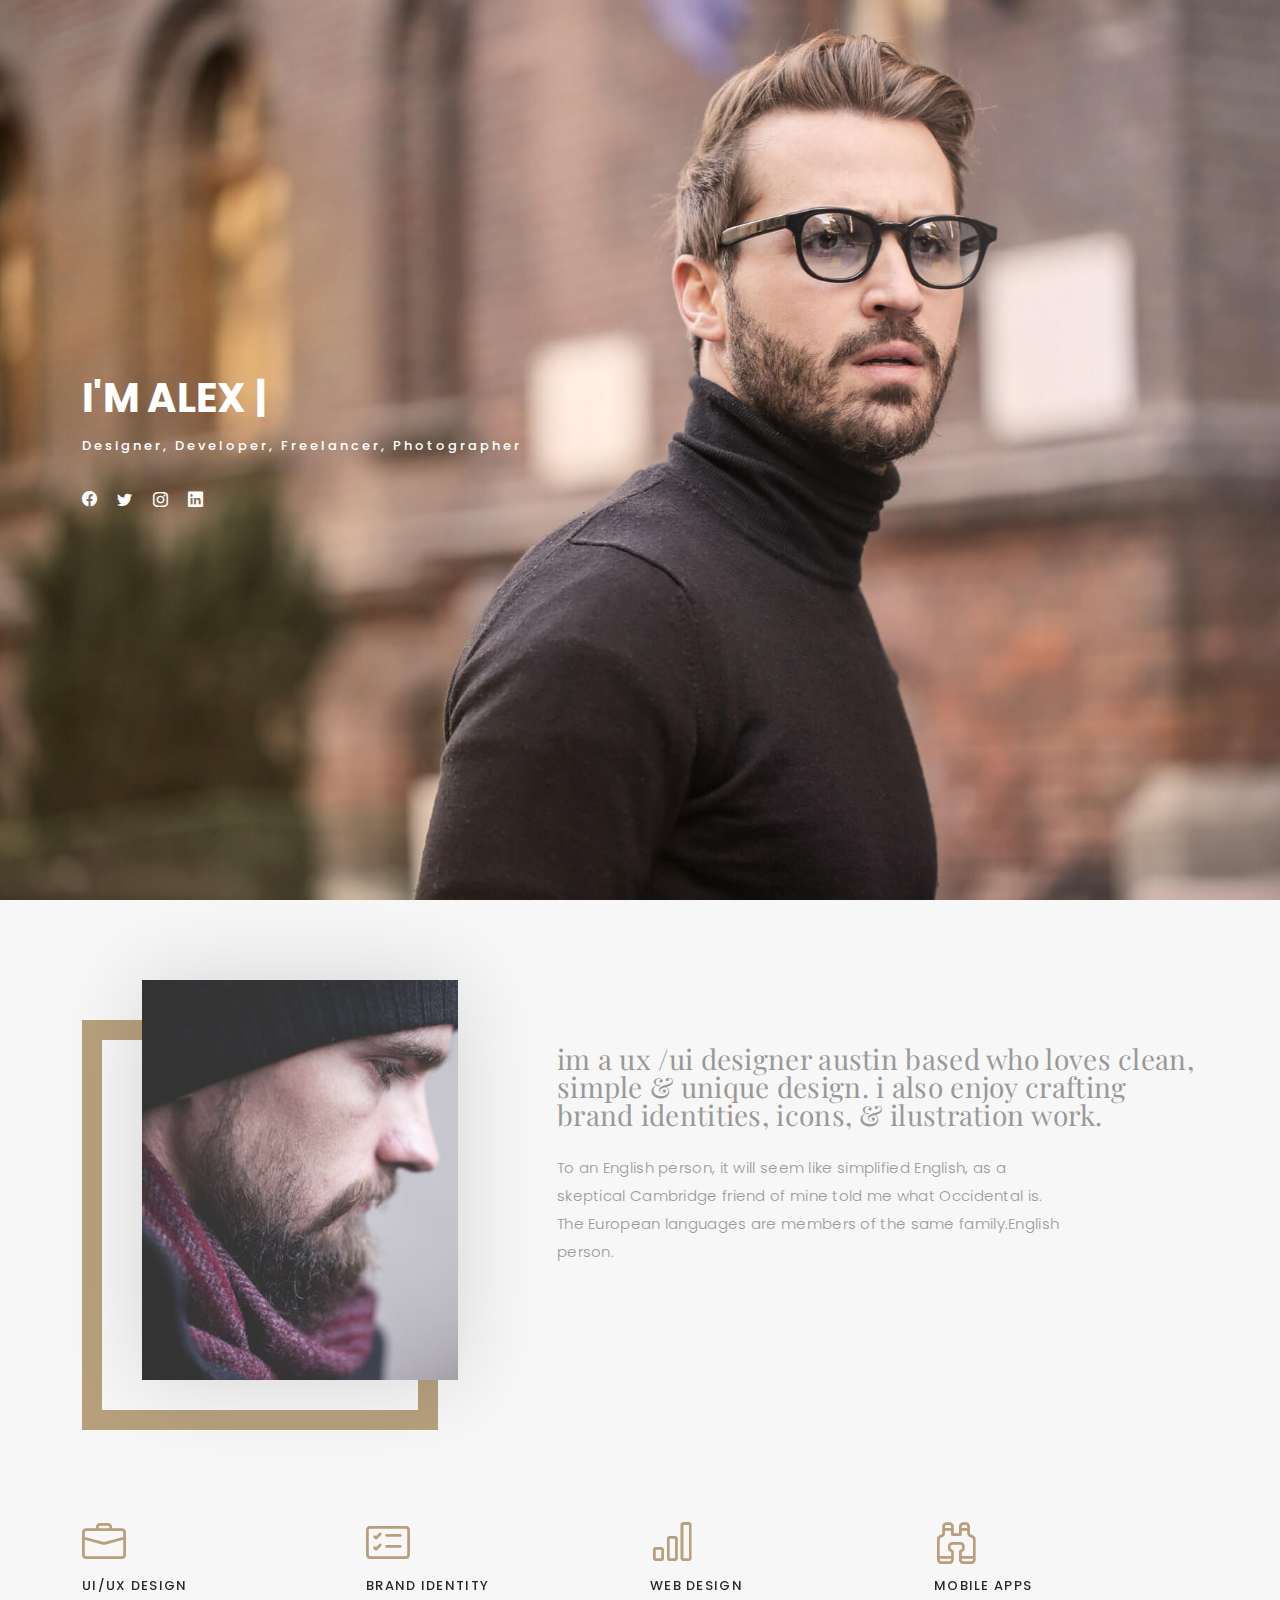
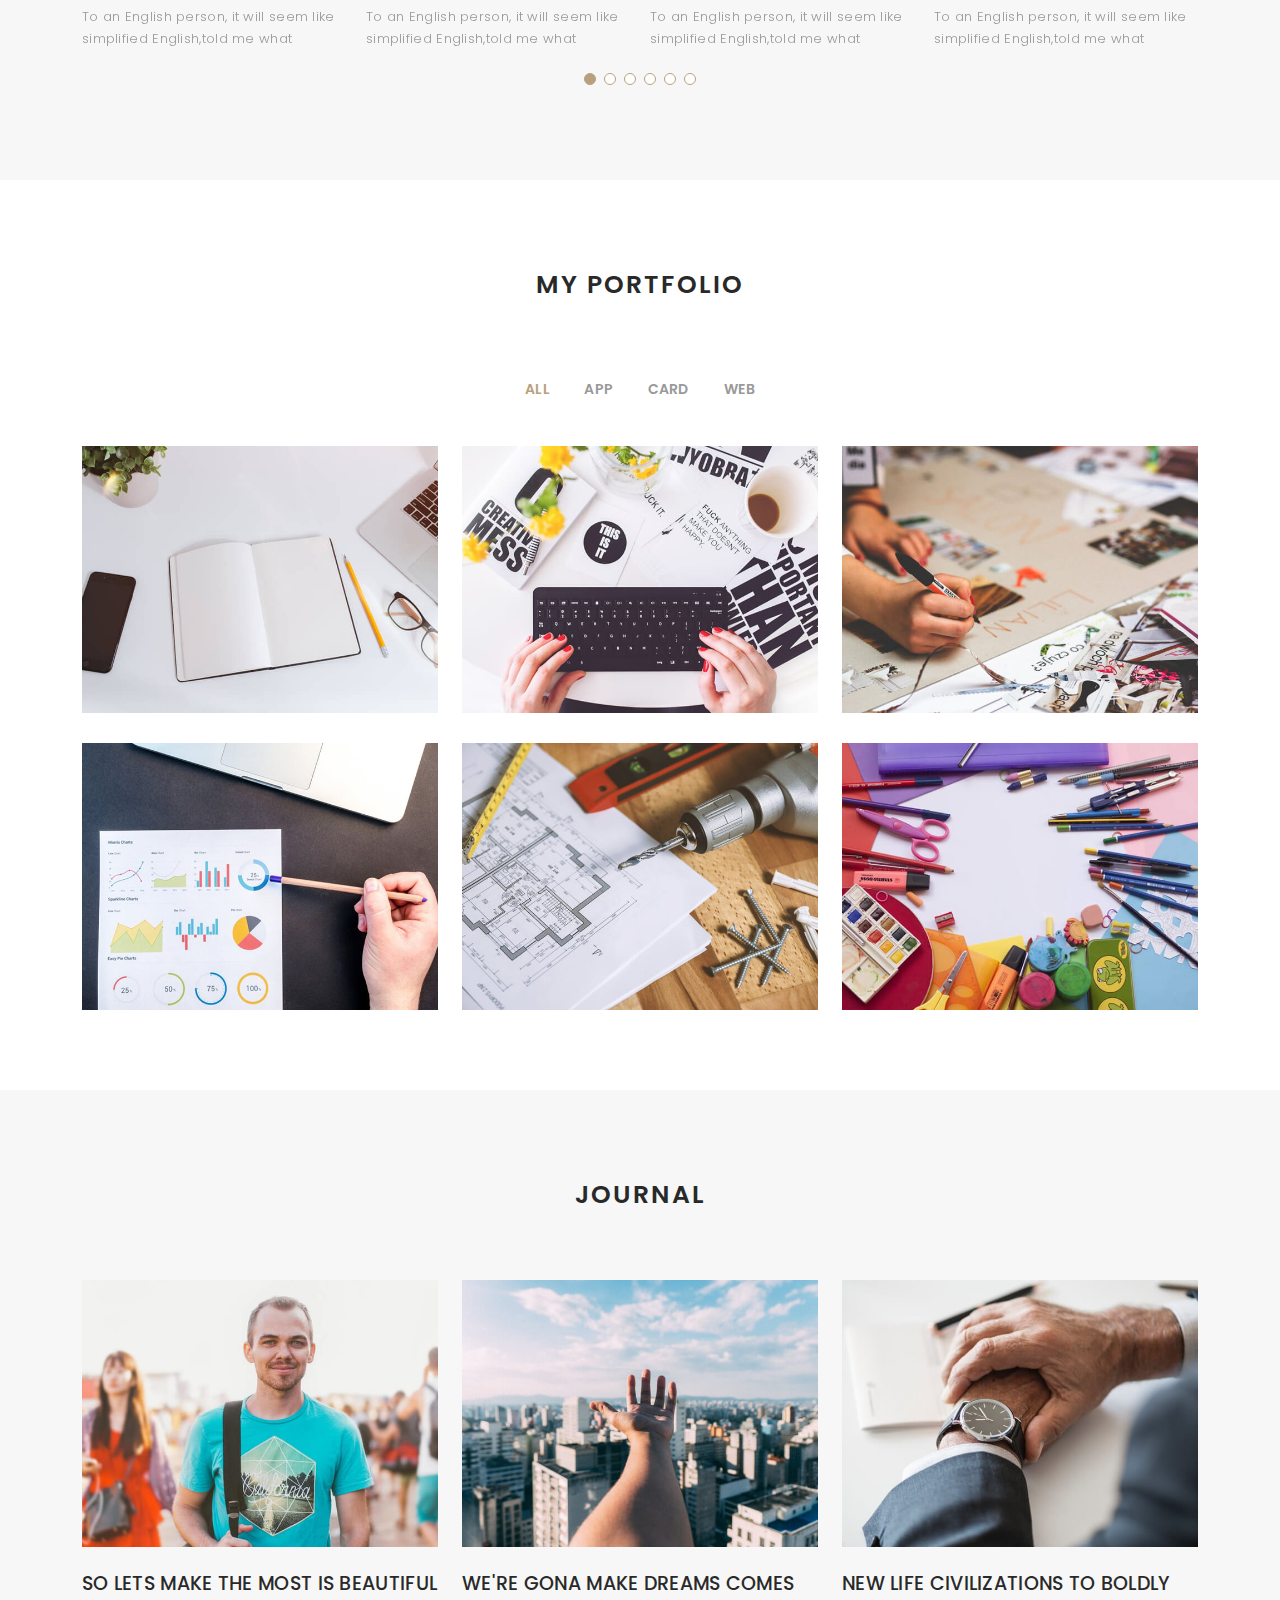
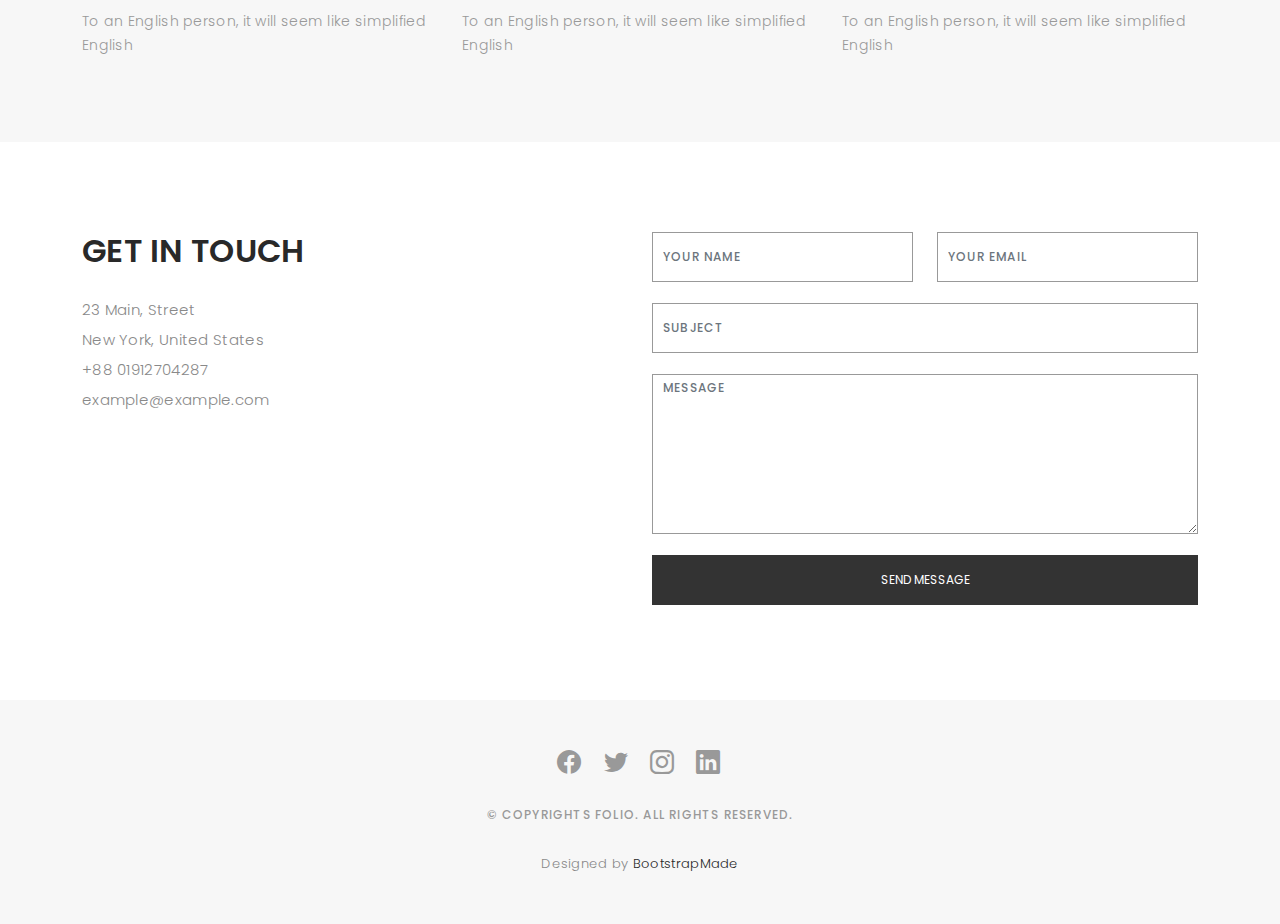
==== index.html @ 5d983abe "Initial" ====
<!DOCTYPE html>
<html lang="en">

<head>
  <meta charset="utf-8">
  <meta content="width=device-width, initial-scale=1.0" name="viewport">

  <title>Folio Bootstrap Template - Index</title>
  <meta content="" name="description">
  <meta content="" name="keywords">

  <!-- Favicons -->
  <link href="assets/img/favicon.png" rel="icon">
  <link href="assets/img/apple-touch-icon.png" rel="apple-touch-icon">

  <!-- Google Fonts -->
  <link href="https://fonts.googleapis.com/css?family=Poppins:300,300i,400,400i,500,500i,600,600i,700,700i|Playfair+Display:400,400i,500,500i,600,600i,700,700i,900,900i" rel="stylesheet">

  <!-- Vendor CSS Files -->
  <link href="assets/vendor/bootstrap/css/bootstrap.min.css" rel="stylesheet">
  <link href="assets/vendor/bootstrap-icons/bootstrap-icons.css" rel="stylesheet">
  <link href="assets/vendor/boxicons/css/boxicons.min.css" rel="stylesheet">
  <link href="assets/vendor/glightbox/css/glightbox.min.css" rel="stylesheet">
  <link href="assets/vendor/swiper/swiper-bundle.min.css" rel="stylesheet">

  <!-- Template Main CSS File -->
  <link href="assets/css/style.css" rel="stylesheet">

  <!-- =======================================================
  * Template Name: Folio - v4.3.0
  * Template URL: https://bootstrapmade.com/folio-bootstrap-portfolio-template/
  * Author: BootstrapMade.com
  * License: https://bootstrapmade.com/license/
  ======================================================== -->
</head>

<body>

  <!-- ======= Header ======= -->
  <header id="header" class="fixed-top ">
    <div class="container d-flex align-items-center justify-content-between">

      <a href="index.html" class="logo"><img src="assets/img/logo.png" alt="" class="img-fluid"></a>
      <!-- Uncomment below if you prefer to use an text logo -->
      <!-- <h1 class="logo"><a href="index.html">Folio</a></h1> -->

      <nav id="navbar" class="navbar">
        <ul>
          <li><a class="nav-link scrollto active" href="#hero">Home</a></li>
          <li><a class="nav-link scrollto" href="#about">About</a></li>
          <li><a class="nav-link  scrollto" href="#portfolio">Portfolio</a></li>
          <li><a class="nav-link  scrollto" href="#journal">Blog</a></li>
          <li class="dropdown"><a href="#"><span>Drop Down</span> <i class="bi bi-chevron-down"></i></a>
            <ul>
              <li><a href="#">Drop Down 1</a></li>
              <li class="dropdown"><a href="#"><span>Deep Drop Down</span> <i class="bi bi-chevron-right"></i></a>
                <ul>
                  <li><a href="#">Deep Drop Down 1</a></li>
                  <li><a href="#">Deep Drop Down 2</a></li>
                  <li><a href="#">Deep Drop Down 3</a></li>
                  <li><a href="#">Deep Drop Down 4</a></li>
                  <li><a href="#">Deep Drop Down 5</a></li>
                </ul>
              </li>
              <li><a href="#">Drop Down 2</a></li>
              <li><a href="#">Drop Down 3</a></li>
              <li><a href="#">Drop Down 4</a></li>
            </ul>
          </li>
          <li><a class="nav-link scrollto" href="#contact">Contact</a></li>
        </ul>
        <i class="bi bi-list mobile-nav-toggle"></i>
      </nav><!-- .navbar -->

    </div>
  </header><!-- End Header -->

  <!-- ======= Hero Section ======= -->
  <div id="hero" class="home">

    <div class="container">
      <div class="hero-content">
        <h1>I'm <span class="typed" data-typed-items="Alex Smith, Designer, Developer, Freelancer, Photographer"></span></h1>
        <p>Designer, Developer, Freelancer, Photographer</p>

        <ul class="list-unstyled list-social">
          <li><a href="#"><i class="bi bi-facebook"></i></a></li>
          <li><a href="#"><i class="bi bi-twitter"></i></a></li>
          <li><a href="#"><i class="bi bi-instagram"></i></a></li>
          <li><a href="#"><i class="bi bi-linkedin"></i></a></li>
        </ul>
      </div>
    </div>
  </div><!-- End Hero -->

  <main id="main">

    <!-- ======= About Section ======= -->
    <div id="about" class="paddsection">
      <div class="container">
        <div class="row justify-content-between">

          <div class="col-lg-4 ">
            <div class="div-img-bg">
              <div class="about-img">
                <img src="assets/img/me.jpg" class="img-responsive" alt="me">
              </div>
            </div>
          </div>

          <div class="col-lg-7">
            <div class="about-descr">

              <p class="p-heading">im a ux /ui designer austin based who loves clean, simple & unique design. i also enjoy crafting brand identities, icons, & ilustration work. </p>
              <p class="separator">To an English person, it will seem like simplified English, as a skeptical Cambridge friend of mine told me what Occidental is. The European languages are members of the same family.English person.</p>

            </div>

          </div>
        </div>
      </div>
    </div><!-- End About Section -->

    <!-- ======= Services Section ======= -->
    <div id="services">
      <div class="container">

        <div class="services-slider swiper-container" data-aos="fade-up" data-aos-delay="100">
          <div class="swiper-wrapper">

            <div class="swiper-slide">
              <div class="services-block">
                <i class="bi bi-briefcase"></i>
                <span>UI/UX DESIGN</span>
                <p class="separator">To an English person, it will seem like simplified English,told me what </p>
              </div>
            </div><!-- End testimonial item -->

            <div class="swiper-slide">
              <div class="services-block">
                <i class="bi bi-card-checklist"></i>
                <span>BRAND IDENTITY</span>
                <p class="separator">To an English person, it will seem like simplified English,told me what </p>
              </div>
            </div><!-- End testimonial item -->

            <div class="swiper-slide">
              <div class="services-block">
                <i class="bi bi-bar-chart"></i>
                <span>WEB DESIGN</span>
                <p class="separator">To an English person, it will seem like simplified English,told me what </p>
              </div>
            </div><!-- End testimonial item -->

            <div class="swiper-slide">
              <div class="services-block">
                <i class="bi bi-binoculars"></i>
                <span>MOBILE APPS</span>
                <p class="separator">To an English person, it will seem like simplified English,told me what </p>
              </div>
            </div><!-- End testimonial item -->

            <div class="swiper-slide">
              <div class="services-block">
                <i class="bi bi-brightness-high"></i>
                <span>Analytics</span>
                <p class="separator">To an English person, it will seem like simplified English,told me what </p>
              </div>
            </div><!-- End testimonial item -->

            <div class="swiper-slide">
              <div class="services-block">
                <i class="bi bi-calendar4-week"></i>
                <span>PHOTOGRAPHY</span>
                <p class="separator">To an English person, it will seem like simplified English,told me what </p>
              </div>
            </div><!-- End testimonial item -->

          </div>
          <div class="swiper-pagination"></div>
        </div>

      </div>

    </div><!-- End Services Section -->

    <!-- ======= Portfolio Section ======= -->
    <div id="portfolio" class="paddsection">

      <div class="container">
        <div class="section-title text-center">
          <h2>My Portfolio</h2>
        </div>
      </div>

      <div class="container">

        <div class="row">
          <div class="col-lg-12 d-flex justify-content-center">
            <ul id="portfolio-flters">
              <li data-filter="*" class="filter-active">All</li>
              <li data-filter=".filter-app">App</li>
              <li data-filter=".filter-card">Card</li>
              <li data-filter=".filter-web">Web</li>
            </ul>
          </div>
        </div>

        <div class="row portfolio-container">

          <div class="col-lg-4 col-md-6 portfolio-item filter-app">
            <img src="assets/img/portfolio/portfolio-1.jpg" class="img-fluid" alt="">
            <div class="portfolio-info">
              <h4>App 1</h4>
              <p>App</p>
              <a href="assets/img/portfolio/portfolio-1.jpg" data-gallery="portfolioGallery" class="portfolio-lightbox preview-link" title="App 1"><i class="bx bx-plus"></i></a>
              <a href="portfolio-details.html" class="details-link" title="More Details"><i class="bx bx-link"></i></a>
            </div>
          </div>

          <div class="col-lg-4 col-md-6 portfolio-item filter-web">
            <img src="assets/img/portfolio/portfolio-2.jpg" class="img-fluid" alt="">
            <div class="portfolio-info">
              <h4>Web 3</h4>
              <p>Web</p>
              <a href="assets/img/portfolio/portfolio-2.jpg" data-gallery="portfolioGallery" class="portfolio-lightbox preview-link" title="Web 3"><i class="bx bx-plus"></i></a>
              <a href="portfolio-details.html" class="details-link" title="More Details"><i class="bx bx-link"></i></a>
            </div>
          </div>

          <div class="col-lg-4 col-md-6 portfolio-item filter-app">
            <img src="assets/img/portfolio/portfolio-3.jpg" class="img-fluid" alt="">
            <div class="portfolio-info">
              <h4>App 2</h4>
              <p>App</p>
              <a href="assets/img/portfolio/portfolio-3.jpg" data-gallery="portfolioGallery" class="portfolio-lightbox preview-link" title="App 2"><i class="bx bx-plus"></i></a>
              <a href="portfolio-details.html" class="details-link" title="More Details"><i class="bx bx-link"></i></a>
            </div>
          </div>

          <div class="col-lg-4 col-md-6 portfolio-item filter-card">
            <img src="assets/img/portfolio/portfolio-4.jpg" class="img-fluid" alt="">
            <div class="portfolio-info">
              <h4>Card 2</h4>
              <p>Card</p>
              <a href="assets/img/portfolio/portfolio-4.jpg" data-gallery="portfolioGallery" class="portfolio-lightbox preview-link" title="Card 2"><i class="bx bx-plus"></i></a>
              <a href="portfolio-details.html" class="details-link" title="More Details"><i class="bx bx-link"></i></a>
            </div>
          </div>

          <div class="col-lg-4 col-md-6 portfolio-item filter-web">
            <img src="assets/img/portfolio/portfolio-5.jpg" class="img-fluid" alt="">
            <div class="portfolio-info">
              <h4>Web 2</h4>
              <p>Web</p>
              <a href="assets/img/portfolio/portfolio-5.jpg" data-gallery="portfolioGallery" class="portfolio-lightbox preview-link" title="Web 2"><i class="bx bx-plus"></i></a>
              <a href="portfolio-details.html" class="details-link" title="More Details"><i class="bx bx-link"></i></a>
            </div>
          </div>

          <div class="col-lg-4 col-md-6 portfolio-item filter-app">
            <img src="assets/img/portfolio/portfolio-6.jpg" class="img-fluid" alt="">
            <div class="portfolio-info">
              <h4>App 3</h4>
              <p>App</p>
              <a href="assets/img/portfolio/portfolio-6.jpg" data-gallery="portfolioGallery" class="portfolio-lightbox preview-link" title="App 3"><i class="bx bx-plus"></i></a>
              <a href="portfolio-details.html" class="details-link" title="More Details"><i class="bx bx-link"></i></a>
            </div>
          </div>

        </div>

      </div>

    </div><!-- End Portfolio Section -->

    <!-- ======= Journal Section ======= -->
    <div id="journal" class="text-left paddsection">

      <div class="container">
        <div class="section-title text-center">
          <h2>journal</h2>
        </div>
      </div>

      <div class="container">
        <div class="journal-block">
          <div class="row">

            <div class="col-lg-4 col-md-6">
              <div class="journal-info">

                <a href="blog-single.html"><img src="assets/img/blog-post-1.jpg" class="img-responsive" alt="img"></a>

                <div class="journal-txt">

                  <h4><a href="blog-single.html">SO LETS MAKE THE MOST IS BEAUTIFUL</a></h4>
                  <p class="separator">To an English person, it will seem like simplified English
                  </p>

                </div>

              </div>
            </div>

            <div class="col-lg-4 col-md-6">
              <div class="journal-info">

                <a href="blog-single.html"><img src="assets/img/blog-post-2.jpg" class="img-responsive" alt="img"></a>

                <div class="journal-txt">

                  <h4><a href="blog-single.html">WE'RE GONA MAKE DREAMS COMES</a></h4>
                  <p class="separator">To an English person, it will seem like simplified English
                  </p>

                </div>

              </div>
            </div>

            <div class="col-lg-4 col-md-6">
              <div class="journal-info">

                <a href="blog-single.html"><img src="assets/img/blog-post-3.jpg" class="img-responsive" alt="img"></a>

                <div class="journal-txt">

                  <h4><a href="blog-single.html">NEW LIFE CIVILIZATIONS TO BOLDLY</a></h4>
                  <p class="separator">To an English person, it will seem like simplified English
                  </p>

                </div>

              </div>
            </div>

          </div>
        </div>
      </div>

    </div><!-- End Journal Section -->

    <!-- ======= Contact Section ======= -->
    <div id="contact" class="paddsection">
      <div class="container">
        <div class="contact-block1">
          <div class="row">

            <div class="col-lg-6">
              <div class="contact-contact">

                <h2 class="mb-30">GET IN TOUCH</h2>

                <ul class="contact-details">
                  <li><span>23 Main, Street</span></li>
                  <li><span>New York, United States</span></li>
                  <li><span>+88 01912704287</span></li>
                  <li><span>example@example.com</span></li>
                </ul>

              </div>
            </div>

            <div class="col-lg-6">
              <form action="forms/contact.php" method="post" role="form" class="php-email-form">
                <div class="row gy-3">

                  <div class="col-lg-6">
                    <div class="form-group contact-block1">
                      <input type="text" name="name" class="form-control" id="name" placeholder="Your Name" required>
                    </div>
                  </div>

                  <div class="col-lg-6">
                    <div class="form-group">
                      <input type="email" class="form-control" name="email" id="email" placeholder="Your Email" required>
                    </div>
                  </div>

                  <div class="col-lg-12">
                    <div class="form-group">
                      <input type="text" class="form-control" name="subject" id="subject" placeholder="Subject" required>
                    </div>
                  </div>

                  <div class="col-lg-12">
                    <div class="form-group">
                      <textarea class="form-control" name="message" placeholder="Message" required></textarea>
                    </div>
                  </div>

                  <div class="col-lg-12">
                    <div class="loading">Loading</div>
                    <div class="error-message"></div>
                    <div class="sent-message">Your message has been sent. Thank you!</div>
                  </div>

                  <div class="mt-0">
                    <input type="submit" class="btn btn-defeault btn-send" value="Send message">
                  </div>

                </div>
              </form>
            </div>
          </div>
        </div>
      </div>
    </div><!-- End Contact Section -->

  </main><!-- End #main -->

  <!-- ======= Footer ======= -->
  <div id="footer" class="text-center">
    <div class="container">
      <div class="socials-media text-center">

        <ul class="list-unstyled">
          <li><a href="#"><i class="bi bi-facebook"></i></a></li>
          <li><a href="#"><i class="bi bi-twitter"></i></a></li>
          <li><a href="#"><i class="bi bi-instagram"></i></a></li>
          <li><a href="#"><i class="bi bi-linkedin"></i></a></li>
        </ul>

      </div>

      <p>&copy; Copyrights Folio. All rights reserved.</p>

      <div class="credits">
        <!--
        All the links in the footer should remain intact.
        You can delete the links only if you purchased the pro version.
        Licensing information: https://bootstrapmade.com/license/
        Purchase the pro version with working PHP/AJAX contact form: https://bootstrapmade.com/buy/?theme=Folio
      -->
        Designed by <a href="https://bootstrapmade.com/">BootstrapMade</a>
      </div>

    </div>
  </div><!-- End Footer -->

  <a href="#" class="back-to-top d-flex align-items-center justify-content-center"><i class="bi bi-arrow-up-short"></i></a>

  <!-- Vendor JS Files -->
  <script src="assets/vendor/bootstrap/js/bootstrap.bundle.min.js"></script>
  <script src="assets/vendor/glightbox/js/glightbox.min.js"></script>
  <script src="assets/vendor/isotope-layout/isotope.pkgd.min.js"></script>
  <script src="assets/vendor/php-email-form/validate.js"></script>
  <script src="assets/vendor/swiper/swiper-bundle.min.js"></script>
  <script src="assets/vendor/typed.js/typed.min.js"></script>

  <!-- Template Main JS File -->
  <script src="assets/js/main.js"></script>

</body>

</html>
---- assets/css/style.css ----
/**
* Template Name: Folio - v4.3.0
* Template URL: https://bootstrapmade.com/folio-bootstrap-portfolio-template/
* Author: BootstrapMade.com
* License: https://bootstrapmade.com/license/
*/

/*--------------------------------------------------------------
# General
--------------------------------------------------------------*/
body {
  background: #ffffff;
  color: #898989;
  font-family: 'Poppins', helvetica;
  font-size: 15px;
  font-weight: 300;
  line-height: 20px;
  letter-spacing: 0.02em;
  overflow-x: hidden;
  margin: 0 auto;
  padding: 0;
  box-sizing: border-box;
}

h1, h2, h3, h4, h5, h6 {
  margin: 0;
}

h2 {
  color: #292929;
  font-weight: 600;
}

h4 {
  color: #292929;
  font-size: 14px;
  font-weight: 600;
}

a {
  color: #292929;
  text-decoration: none !important;
  transition: all 0.5s ease-in-out 0s;
}

a:hover {
  transition: all 0.5s ease-in-out 0s;
}

p {
  margin: 25px 0;
  padding: 0;
  font-size: 15px;
  color: #999999;
  line-height: 28px;
}

::-moz-selection {
  background: #b8a07e;
  color: #fff;
}

::selection {
  background: #b8a07e;
  color: #fff;
}

.btn {
  background: #333;
  border: medium none;
  border-radius: 0;
  color: #fff;
  font-size: 12px;
  height: 50px;
  line-height: 50px;
  padding: 0 30px;
  text-transform: uppercase;
}

.btn:hover, .btn:focus {
  color: #fff;
}

.padDiv {
  padding: 30px 20px;
}

.section-title {
  margin-bottom: 70px;
}

.section-title h2 {
  font-size: 25px;
  letter-spacing: 2px;
  text-transform: uppercase;
}

.form-control {
  background-color: transparent;
  border: 1px solid #999;
  border-radius: 0;
  color: #999999;
  font-size: 12px;
  font-weight: 500;
  height: 50px;
  letter-spacing: 0.1em;
  padding-left: 10px;
  margin: 0 0 25px 0;
  line-height: 14px;
  text-transform: uppercase;
}

.form-control:focus {
  box-shadow: none;
  outline: 0 none;
}

.paddsection {
  padding-top: 90px;
  padding-bottom: 90px;
}

.paddsections {
  padding-top: 90px;
  padding-bottom: 90px !important;
}

.hvr-shutter-in-horizontal::before {
  background: #333;
}

.hvr-shutter-in-horizontal:hover {
  background: #b8a07e;
}

.mb-30 {
  margin-bottom: 30px;
}

.main-content {
  padding-top: 140px;
}

/*--------------------------------------------------------------
# Back to top button
--------------------------------------------------------------*/
.back-to-top {
  position: fixed;
  visibility: hidden;
  opacity: 0;
  right: 15px;
  bottom: 15px;
  z-index: 996;
  background: #b8a07e;
  width: 40px;
  height: 40px;
  border-radius: 4px;
  transition: all 0.4s;
}

.back-to-top i {
  font-size: 28px;
  color: #fff;
  line-height: 0;
}

.back-to-top:hover {
  background: #c6b398;
  color: #fff;
}

.back-to-top.active {
  visibility: visible;
  opacity: 1;
}

/*--------------------------------------------------------------
# Header
--------------------------------------------------------------*/
#header {
  transition: all 0.5s;
  z-index: 997;
  padding: 15px 0;
  background-color: #fff;
  top: -100%;
  box-shadow: 0px 2px 25px rgba(0, 0, 0, 0.08);
}

#header.header-scrolled, #header.header-inner-pages {
  top: 0;
}

#header .logo {
  font-size: 30px;
  margin: 0;
  padding: 0;
  line-height: 1;
  font-weight: 600;
  letter-spacing: 1px;
  font-family: "Playfair Display", sans-serif;
  font-style: italic;
}

#header .logo a {
  color: #898989;
}

#header .logo img {
  max-height: 40px;
}

@media (max-width: 992px) {
  #header {
    border: 0;
  }
}

/*--------------------------------------------------------------
# Navigation Menu
--------------------------------------------------------------*/
/**
* Desktop Navigation 
*/
.navbar {
  padding: 0;
}

.navbar ul {
  margin: 0;
  padding: 0;
  display: flex;
  list-style: none;
  align-items: center;
}

.navbar li {
  position: relative;
}

.navbar a, .navbar a:focus {
  display: flex;
  align-items: center;
  justify-content: space-between;
  padding: 10px 0 10px 30px;
  font-family: "Poppins", sans-serif;
  font-size: 14px;
  font-weight: 500;
  color: #7e7d7d;
  white-space: nowrap;
  transition: 0.3s;
}

.navbar a i, .navbar a:focus i {
  font-size: 12px;
  line-height: 0;
  margin-left: 5px;
}

.navbar a:hover, .navbar .active, .navbar .active:focus, .navbar li:hover > a {
  color: #b8a07e;
}

.navbar .dropdown ul {
  display: block;
  position: absolute;
  left: 30px;
  top: calc(100% + 30px);
  margin: 0;
  padding: 10px 0;
  z-index: 99;
  opacity: 0;
  visibility: hidden;
  background: #fff;
  box-shadow: 0px 0px 30px rgba(127, 137, 161, 0.25);
  transition: 0.3s;
}

.navbar .dropdown ul li {
  min-width: 200px;
}

.navbar .dropdown ul a {
  padding: 10px 20px;
  font-weight: 400;
}

.navbar .dropdown ul a i {
  font-size: 12px;
}

.navbar .dropdown ul a:hover, .navbar .dropdown ul .active:hover, .navbar .dropdown ul li:hover > a {
  color: #b8a07e;
}

.navbar .dropdown:hover > ul {
  opacity: 1;
  top: 100%;
  visibility: visible;
}

.navbar .dropdown .dropdown ul {
  top: 0;
  left: calc(100% - 30px);
  visibility: hidden;
}

.navbar .dropdown .dropdown:hover > ul {
  opacity: 1;
  top: 0;
  left: 100%;
  visibility: visible;
}

@media (max-width: 1366px) {
  .navbar .dropdown .dropdown ul {
    left: -90%;
  }
  .navbar .dropdown .dropdown:hover > ul {
    left: -100%;
  }
}

/**
* Mobile Navigation 
*/
.mobile-nav-toggle {
  color: #4b4a4a;
  font-size: 28px;
  cursor: pointer;
  display: none;
  line-height: 0;
  transition: 0.5s;
}

.mobile-nav-toggle.bi-x {
  color: #fff;
}

@media (max-width: 991px) {
  .mobile-nav-toggle {
    display: block;
  }
  .navbar ul {
    display: none;
  }
}

.navbar-mobile {
  position: fixed;
  overflow: hidden;
  top: 0;
  right: 0;
  left: 0;
  bottom: 0;
  background: rgba(49, 49, 49, 0.9);
  transition: 0.3s;
}

.navbar-mobile .mobile-nav-toggle {
  position: absolute;
  top: 15px;
  right: 15px;
}

.navbar-mobile ul {
  display: block;
  position: absolute;
  top: 55px;
  right: 15px;
  bottom: 15px;
  left: 15px;
  padding: 10px 0;
  border-radius: 10px;
  background-color: #fff;
  overflow-y: auto;
  transition: 0.3s;
}

.navbar-mobile a {
  padding: 10px 20px;
  font-size: 15px;
  color: #4b4a4a;
}

.navbar-mobile a:hover, .navbar-mobile .active, .navbar-mobile li:hover > a {
  color: #b8a07e;
}

.navbar-mobile .getstarted {
  margin: 15px;
}

.navbar-mobile .dropdown ul {
  position: static;
  display: none;
  margin: 10px 20px;
  padding: 10px 0;
  z-index: 99;
  opacity: 1;
  visibility: visible;
  background: #fff;
  box-shadow: 0px 0px 30px rgba(127, 137, 161, 0.25);
}

.navbar-mobile .dropdown ul li {
  min-width: 200px;
}

.navbar-mobile .dropdown ul a {
  padding: 10px 20px;
}

.navbar-mobile .dropdown ul a i {
  font-size: 12px;
}

.navbar-mobile .dropdown ul a:hover, .navbar-mobile .dropdown ul .active:hover, .navbar-mobile .dropdown ul li:hover > a {
  color: #b8a07e;
}

.navbar-mobile .dropdown > .dropdown-active {
  display: block;
}

/*--------------------------------------------------------------
# Hero
--------------------------------------------------------------*/
#hero {
  background: url("../img/home-bg.jpg") repeat scroll center center/cover;
  height: 100vh;
  width: 100%;
}

#hero .hero-content {
  height: 100vh;
  text-align: left;
  width: 100%;
  display: flex;
  justify-content: center;
  flex-direction: column;
}

.hero-content h1 {
  font-size: 40px;
  font-weight: 700;
  margin-bottom: 10px;
  text-transform: uppercase;
  color: #fff;
}

.hero-content p {
  font-size: 13px;
  letter-spacing: 3px;
  margin-top: 0;
  margin-bottom: 30px;
  text-transform: capitalize;
  color: #fff;
  font-weight: 500;
}

.hero-content .list-social li {
  float: left;
  margin-right: 20px;
}

.hero-content .list-social li i {
  color: #fff;
  font-size: 15px;
}

/*--------------------------------------------------------------
# Breadcrumbs
--------------------------------------------------------------*/
.breadcrumbs {
  padding: 120px 0 0 0;
  background-color: white;
  min-height: 40px;
}

@media (max-width: 992px) {
  .breadcrumbs {
    padding-top: 100px;
  }
}

.breadcrumbs h2 {
  font-size: 24px;
  font-weight: 300;
  margin: 0;
}

@media (max-width: 992px) {
  .breadcrumbs h2 {
    margin: 0 0 10px 0;
  }
}

.breadcrumbs ol {
  display: flex;
  flex-wrap: wrap;
  list-style: none;
  padding: 0;
  margin: 0;
  font-size: 14px;
}

.breadcrumbs ol li + li {
  padding-left: 10px;
}

.breadcrumbs ol li + li::before {
  display: inline-block;
  padding-right: 10px;
  color: #6c757d;
  content: "/";
}

@media (max-width: 768px) {
  .breadcrumbs .d-flex {
    display: block !important;
  }
  .breadcrumbs ol {
    display: block;
  }
  .breadcrumbs ol li {
    display: inline-block;
  }
}

/*-----------------------------------------------------------------------------------*/
/*  About
/*-----------------------------------------------------------------------------------*/
#about {
  width: 100%;
  height: auto;
  background: #f7f7f7;
  padding-top: 120px;
}

#about .div-img-bg {
  padding-bottom: 30px;
  border: 20px solid #b8a07e;
}

#about .div-img-bg .about-img img {
  width: 100%;
  box-shadow: 0px 0px 85px 0px rgba(0, 0, 0, 0.14);
  margin-top: -60px;
  margin-left: 40px;
  height: 400px;
  -o-object-fit: cover;
  object-fit: cover;
}

#about .about-descr .p-heading {
  font-family: 'Playfair Display', serif;
  font-size: 28px;
  text-align: left;
}

#about .about-descr .separator {
  max-width: 80%;
  margin-bottom: 0;
  text-align: left;
}

/*--------------------------------------------------------------
# Services
--------------------------------------------------------------*/
#services {
  background: #f7f7f7;
  position: relative;
  padding-bottom: 80px;
}

.services-block span {
  margin: 10px 0;
  position: relative;
  font-size: 13px;
  color: #292929;
  letter-spacing: 0.1em;
  font-weight: 500;
  text-transform: uppercase;
  display: block;
}

.services-block .separator {
  margin: 0;
  font-size: 13px;
  line-height: 22px;
}

.services-block i {
  font-size: 44px;
  color: #b8a07e;
  line-height: 44px;
}

.services-slider .swiper-pagination {
  margin-top: 30px;
  position: relative;
}

.services-slider .swiper-pagination .swiper-pagination-bullet {
  width: 12px;
  height: 12px;
  background-color: #fff;
  opacity: 1;
  border: 1px solid #b8a07e;
}

.services-slider .swiper-pagination .swiper-pagination-bullet-active {
  background-color: #b8a07e;
}

/*--------------------------------------------------------------
# Portfolio
--------------------------------------------------------------*/
#portfolio {
  position: relative;
  padding-bottom: 50px;
}

#portfolio #portfolio-flters {
  padding: 0;
  margin: 0 auto 35px auto;
  list-style: none;
  text-align: center;
  border-radius: 50px;
  padding: 2px 15px;
}

#portfolio #portfolio-flters li {
  cursor: pointer;
  display: inline-block;
  padding: 10px 15px 8px 15px;
  font-size: 14px;
  font-weight: 600;
  line-height: 1;
  text-transform: uppercase;
  color: #999999;
  margin-bottom: 5px;
  transition: all 0.3s ease-in-out;
}

#portfolio #portfolio-flters li:hover, #portfolio #portfolio-flters li.filter-active {
  color: #b8a07e;
}

#portfolio #portfolio-flters li:last-child {
  margin-right: 0;
}

#portfolio .portfolio-item {
  margin-bottom: 30px;
}

#portfolio .portfolio-item .portfolio-info {
  opacity: 0;
  position: absolute;
  left: 30px;
  right: 30px;
  bottom: 0;
  z-index: 3;
  transition: all ease-in-out 0.3s;
  background: rgba(255, 255, 255, 0.9);
  padding: 15px;
}

#portfolio .portfolio-item .portfolio-info h4 {
  font-size: 18px;
  color: #666;
  font-weight: 600;
  margin-bottom: 10px;
}

#portfolio .portfolio-item .portfolio-info p {
  color: #999;
  font-size: 14px;
  margin: 0;
  padding: 0;
}

#portfolio .portfolio-item .portfolio-info .preview-link, #portfolio .portfolio-item .portfolio-info .details-link {
  position: absolute;
  right: 40px;
  font-size: 24px;
  top: calc(50% - 18px);
  color: #b8a07e;
}

#portfolio .portfolio-item .portfolio-info .preview-link:hover, #portfolio .portfolio-item .portfolio-info .details-link:hover {
  color: #cab89f;
}

#portfolio .portfolio-item .portfolio-info .details-link {
  right: 10px;
}

#portfolio .portfolio-item:hover .portfolio-info {
  opacity: 1;
  bottom: 20px;
}

/*--------------------------------------------------------------
# Portfolio Details
--------------------------------------------------------------*/
.portfolio-details {
  padding-top: 40px;
}

.portfolio-details .portfolio-details-slider img {
  width: 100%;
}

.portfolio-details .portfolio-details-slider .swiper-pagination {
  margin-top: 20px;
  position: relative;
}

.portfolio-details .portfolio-details-slider .swiper-pagination .swiper-pagination-bullet {
  width: 12px;
  height: 12px;
  background-color: #fff;
  opacity: 1;
  border: 1px solid #b8a07e;
}

.portfolio-details .portfolio-details-slider .swiper-pagination .swiper-pagination-bullet-active {
  background-color: #b8a07e;
}

.portfolio-details .portfolio-info {
  padding: 30px;
  box-shadow: 0px 0 30px rgba(75, 74, 74, 0.08);
}

.portfolio-details .portfolio-info h3 {
  font-size: 22px;
  font-weight: 700;
  margin-bottom: 20px;
  padding-bottom: 20px;
  border-bottom: 1px solid #eee;
}

.portfolio-details .portfolio-info ul {
  list-style: none;
  padding: 0;
  font-size: 15px;
}

.portfolio-details .portfolio-info ul li + li {
  margin-top: 10px;
}

.portfolio-details .portfolio-description {
  padding-top: 30px;
}

.portfolio-details .portfolio-description h2 {
  font-size: 26px;
  font-weight: 700;
  margin-bottom: 20px;
}

.portfolio-details .portfolio-description p {
  padding: 0;
}

/*--------------------------------------------------------------
# Journal
--------------------------------------------------------------*/
#journal, #journal-blog {
  height: auto;
  width: 100%;
  background: #f7f7f7;
  padding-bottom: 60px;
  position: relative;
}

#journal-blog {
  background: #fff;
  padding-bottom: 30px;
}

#journal .journal-block {
  display: inline-block;
  height: auto;
  width: 100%;
}

#journal .journal-block .journal-info {
  position: relative;
}

.journal-block .journal-info img {
  max-width: 100%;
}

.journal-block .journal-info .journal-txt {
  padding: 25px 0px;
  position: relative;
}

.journal-block .journal-info .journal-txt h4 a {
  display: block;
  font-size: 19px;
  line-height: 24px;
  margin: 0 0 13px 0;
  font-weight: 500;
  color: #292929;
  transition: all 0.5s ease-in-out 0s;
}

.journal-block .journal-info .journal-txt h4 a:hover {
  color: #b8a07e;
  transition: all 0.5s ease-in-out 0s;
}

.journal-block .journal-info .journal-txt p {
  margin: 0;
  font-size: 14px;
  line-height: 24px;
}

/*--------------------------------------------------------------
# Journal
--------------------------------------------------------------*/
#contact {
  height: auto;
  width: 100%;
}

.contact-details {
  list-style: none;
  margin: 0;
  padding: 0;
}

.contact-details li {
  padding-bottom: 10px;
}

#contact input, #contact textarea {
  width: 100%;
  margin-bottom: 5px;
}

#contact textarea {
  min-height: 160px;
}

.php-email-form .error-message {
  display: none;
  color: #fff;
  background: #ed3c0d;
  text-align: left;
  padding: 15px;
  margin-bottom: 15px;
  font-weight: 600;
}

.php-email-form .error-message br + br {
  margin-top: 25px;
}

.php-email-form .sent-message {
  display: none;
  color: #fff;
  background: #18d26e;
  text-align: center;
  padding: 15px;
  font-weight: 600;
  margin-bottom: 15px;
}

.php-email-form .loading {
  display: none;
  background: #fff;
  text-align: center;
  padding: 15px;
  margin-bottom: 15px;
}

.php-email-form .loading:before {
  content: "";
  display: inline-block;
  border-radius: 50%;
  width: 24px;
  height: 24px;
  margin: 0 10px -6px 0;
  border: 3px solid #18d26e;
  border-top-color: #eee;
  -webkit-animation: animate-loading 1s linear infinite;
  animation: animate-loading 1s linear infinite;
}

@-webkit-keyframes animate-loading {
  0% {
    transform: rotate(0deg);
  }
  100% {
    transform: rotate(360deg);
  }
}

@keyframes animate-loading {
  0% {
    transform: rotate(0deg);
  }
  100% {
    transform: rotate(360deg);
  }
}

/*--------------------------------------------------------------
# Blog
--------------------------------------------------------------*/
/*  Navbar fixd page */
.subpage-nav {
  display: block !important;
}

/*-----------------------------------------------------------------------------------*/
/*  /* Single page */
/*-----------------------------------------------------------------------------------*/
#journal-blog {
  padding-top: 140px;
}

/* main content */
.main-content {
  background: #f7f7f7;
}

.main-content .container-main {
  display: inline-block;
  width: 100%;
}

.main-content .container-main .block-main {
  margin-bottom: 30px;
  overflow: hidden;
}

.container-main .block-main .content-main {
  background: #fff none repeat scroll 0 0;
  display: inline-block;
  width: 100%;
}

.journal-txt h4 a {
  display: block;
  font-size: 19px;
  line-height: 24px;
  margin: 0 0 13px 0;
  font-weight: 500;
  color: #292929;
  transition: all 0.5s ease-in-out 0s;
}

.journal-txt h4 a:hover {
  color: #b8a07e;
  transition: all 0.5s ease-in-out 0s;
}

.post-meta ul li {
  font-size: 12px;
  font-weight: normal;
  margin-left: 8px;
  margin-right: 8px;
  text-transform: capitalize;
  display: inline-block;
  float: none;
}

.content-main .post-meta a {
  color: #a2a2a2;
  margin-left: 5px;
}

/* Commonts */
.comments {
  background: #fff;
}

.entry-comments h6 {
  margin-right: 10px;
  font-size: 13px;
  letter-spacing: 0.1em;
  font-weight: 500;
}

.entry-comments-item {
  margin-top: 40px;
  padding-bottom: 40px;
  border-bottom: 1px solid #f2f2f2;
}

.entry-comments-avatar {
  position: absolute;
  display: block;
  border-radius: 50%;
  width: 60px;
  height: 60px;
}

.entry-comments-body {
  padding-left: 86px;
}

.entry-comments-author {
  margin-right: 10px;
  font-size: 13px;
  color: #292929;
  letter-spacing: 0.1em;
  font-weight: 500;
}

.rep {
  font-size: 13px;
  color: #292929;
  letter-spacing: 0.1em;
  font-weight: 500;
  text-transform: capitalize;
}

.entry-comments span a {
  font-size: 13px;
  color: #999;
}

.entry-comments-reply {
  padding-left: 10%;
}

/* Commonts form */
.cmt {
  background: #fff;
}

blockquote {
  padding: 40px;
  background-color: #f2f2f2;
  margin: 30px 0;
  border: none;
  border-left: 4px solid #b8a07e;
}

/*--------------------------------------------------------------
# Footer
--------------------------------------------------------------*/
#footer {
  background: #f7f7f7;
  padding-top: 50px;
  padding-bottom: 50px;
}

#footer .socials-media {
  width: 100%;
}

#footer .socials-media ul {
  display: inline-block;
  float: none;
  margin: 0 0 20px 0;
}

#footer .socials-media ul li {
  float: left;
  margin-left: 10px;
  margin-right: 10px;
}

#footer .socials-media ul li a {
  font-size: 24px;
  color: #999;
  letter-spacing: 0.1em;
  font-weight: 500;
  background: transparent;
  text-transform: uppercase;
  transition: all 0.5s ease-in-out 0s;
}

#footer .socials-media ul li a:hover {
  color: #b8a07e;
  transition: all 0.5s ease-in-out 0s;
}

#footer p {
  font-size: 12px;
  letter-spacing: 0.1em;
  font-weight: 500;
  margin-top: 0;
  text-transform: uppercase;
}

.credits {
  font-size: 13px;
}

/** Width between 1200x to 0
 *  ~~~~~~~~~~~~~~~~~~~~~~~~~~~~~~~~~~~~
 */
/** Width between 992px to 1199px
 *  ~~~~~~~~~~~~~~~~~~~~~~~~~~~~~~~~~~~~
 */
/** Width between 768px to 991px
 *  ~~~~~~~~~~~~~~~~~~~~~~~~~~~~~~~~~~~~
 */
@media (min-width: 768px) and (max-width: 991px) {
  /* Navbar */
  nav {
    padding: 10px 15px;
  }
  .nav-menu {
    margin-top: 40px;
    display: none;
    float: none;
    width: 100%;
  }
  .nav-menu li {
    float: none;
    width: 100%;
    text-align: center;
    border-top: 1px solid #f7f7f7;
    line-height: 45px;
    margin-left: 0;
    padding-top: 10px;
    padding-bottom: 10px;
  }
  .responsive {
    float: right;
    padding-top: 15px;
    display: block;
  }
  /* About */
  .head-info .header-content .cmaster h1 {
    font-size: 32px;
  }
  #about .div-img-bg {
    padding: 0;
  }
  #about .div-img-bg .about-img img {
    margin-top: 0%;
    margin-left: calc(0% - 0px);
  }
  #about .about-descr .p-heading {
    font-size: 20px;
  }
  #about .about-descr .separator {
    max-width: 100%;
    margin-bottom: 0;
  }
  /* portfolio */
  #portfolio .portfolio-list .nav li {
    float: none;
    margin: 20px;
    display: inline-block;
  }
  /* journal */
  #journal .journal-block .journal-info {
    margin-bottom: 30px;
  }
  /* Contact */
  .contact-contact {
    margin-bottom: 30px;
  }
  /* Footer */
  #footer .socials-media ul li {
    margin-right: 0;
    margin-left: 0;
    float: none;
    display: inline-block;
  }
}

/** Width between 767px to 0
 *  ~~~~~~~~~~~~~~~~~~~~~~~~~~~~~~~~~~~~
 */
@media (max-width: 767px) {
  /* Navbar */
  nav {
    padding: 20px 15px;
  }
  .nav-menu {
    margin-top: 40px;
    display: none;
    float: none;
    width: 100%;
  }
  .nav-menu li {
    float: none;
    width: 100%;
    text-align: center;
    border-top: 1px solid #f7f7f7;
    line-height: 45px;
    margin-left: 0;
    padding-top: 10px;
    padding-bottom: 10px;
  }
  .responsive {
    float: right;
    padding-top: 15px;
    display: block;
  }
  /* About */
  .head-info .header-content h1 {
    font-size: 32px;
  }
  #about .div-img-bg {
    padding: 0;
  }
  #about .div-img-bg .about-img img {
    margin-top: 0%;
    margin-left: calc(0% - 0px);
  }
  #about .about-descr .p-heading {
    font-size: 20px;
  }
  #about .about-descr .separator {
    max-width: 100%;
    margin-bottom: 0;
  }
  /* portfolio */
  #portfolio .portfolio-list .nav li {
    float: none;
    margin: 20px;
    display: inline-block;
  }
  /* journal */
  #journal .journal-block .journal-info {
    margin-bottom: 30px;
  }
  /* Contact */
  .contact-contact {
    margin-bottom: 30px;
  }
  /* Footer */
  #footer .socials-media ul li {
    margin-right: 0;
    margin-left: 0;
    float: none;
    display: inline-block;
  }
}

/** Width between 600px to 0
 *  ~~~~~~~~~~~~~~~~~~~~~~~~~~~~~~~~~~~~
 */
@media (max-width: 600px) {
  /* Navbar */
  nav {
    padding: 20px 15px;
  }
  .nav-menu {
    margin-top: 40px;
    display: none;
    float: none;
    width: 100%;
  }
  .nav-menu li {
    float: none;
    width: 100%;
    text-align: center;
    border-top: 1px solid #f7f7f7;
    line-height: 45px;
    margin-left: 0;
    padding-top: 10px;
    padding-bottom: 10px;
  }
  .responsive {
    float: right;
    padding-top: 15px;
    display: block;
  }
  /* About */
  .head-info .header-content h1 {
    font-size: 32px;
  }
  #about .div-img-bg {
    padding: 0;
  }
  #about .div-img-bg .about-img img {
    margin-top: 0%;
    margin-left: calc(0% - 0px);
  }
  #about .about-descr .p-heading {
    font-size: 20px;
  }
  #about .about-descr .separator {
    max-width: 100%;
    margin-bottom: 0;
  }
  /* portfolio */
  #portfolio .portfolio-list .nav li {
    float: none;
    margin: 10px;
    display: inline-block;
  }
  /* journal */
  #journal .journal-block .journal-info {
    margin-bottom: 30px;
  }
  /* Contact */
  .contact-contact {
    margin-bottom: 30px;
  }
  /* Footer */
  #footer .socials-media ul li {
    margin-right: 0;
    margin-left: 0;
    float: none;
    display: inline-block;
  }
}

/** Width between 480px to 0
 *  ~~~~~~~~~~~~~~~~~~~~~~~~~~~~~~~~~~~~
 */
@media (max-width: 480px) {
  /* Navbar */
  nav {
    padding: 20px 15px;
  }
  .nav-menu {
    margin-top: 40px;
    display: none;
    float: none;
    width: 100%;
  }
  .nav-menu li {
    float: none;
    width: 100%;
    text-align: center;
    border-top: 1px solid #f7f7f7;
    line-height: 45px;
    margin-left: 0;
    padding-top: 10px;
    padding-bottom: 10px;
  }
  .responsive {
    float: right;
    padding-top: 15px;
    display: block;
  }
  /* About */
  .head-info .header-content h1 {
    font-size: 32px;
  }
  #about .div-img-bg {
    padding: 0;
  }
  #about .div-img-bg .about-img img {
    margin-top: 0%;
    margin-left: calc(0% - 0px);
  }
  #about .about-descr .p-heading {
    font-size: 20px;
  }
  #about .about-descr .separator {
    max-width: 100%;
    margin-bottom: 0;
  }
  /* portfolio */
  #portfolio .portfolio-list .nav li {
    float: none;
    margin: 20px;
  }
  /* journal */
  #journal .journal-block .journal-info {
    margin-bottom: 30px;
  }
  /* Contact */
  .contact-contact {
    margin-bottom: 30px;
  }
  /* Footer */
  #footer .socials-media ul li {
    margin-right: 0;
    margin-left: 0;
    float: none;
    display: inline-block;
  }
}

/** Width between 320px to 0
 *  ~~~~~~~~~~~~~~~~~~~~~~~~~~~~~~~~~~~~
 */
@media (max-width: 320px) {
  /* Navbar */
  nav {
    padding: 20px 15px;
  }
  .nav-menu {
    margin-top: 40px;
    display: none;
    float: none;
    width: 100%;
  }
  .nav-menu li {
    float: none;
    width: 100%;
    text-align: center;
    border-top: 1px solid #f7f7f7;
    line-height: 45px;
    margin-left: 0;
    padding-top: 10px;
    padding-bottom: 10px;
  }
  .responsive {
    float: right;
    padding-top: 15px;
    display: block;
  }
  /* About */
  .head-info .header-content h1 {
    font-size: 32px;
  }
  #about .div-img-bg {
    padding: 0;
  }
  #about .div-img-bg .about-img img {
    margin-top: 0%;
    margin-left: calc(0% - 0px);
  }
  #about .about-descr .p-heading {
    font-size: 20px;
  }
  #about .about-descr .separator {
    max-width: 100%;
    margin-bottom: 0;
  }
  /* portfolio */
  #portfolio .portfolio-list .nav li {
    float: none;
    margin: 20px;
  }
  /* journal */
  #journal .journal-block .journal-info {
    margin-bottom: 30px;
  }
  /* Contact */
  .contact-contact {
    margin-bottom: 30px;
  }
  /* Footer */
  #footer .socials-media ul li {
    margin-right: 0;
    margin-left: 0;
    float: none;
    display: inline-block;
  }
  /* Single page */
  .entry-comments-body span {
    display: inline-block;
    margin-right: 0;
  }
}
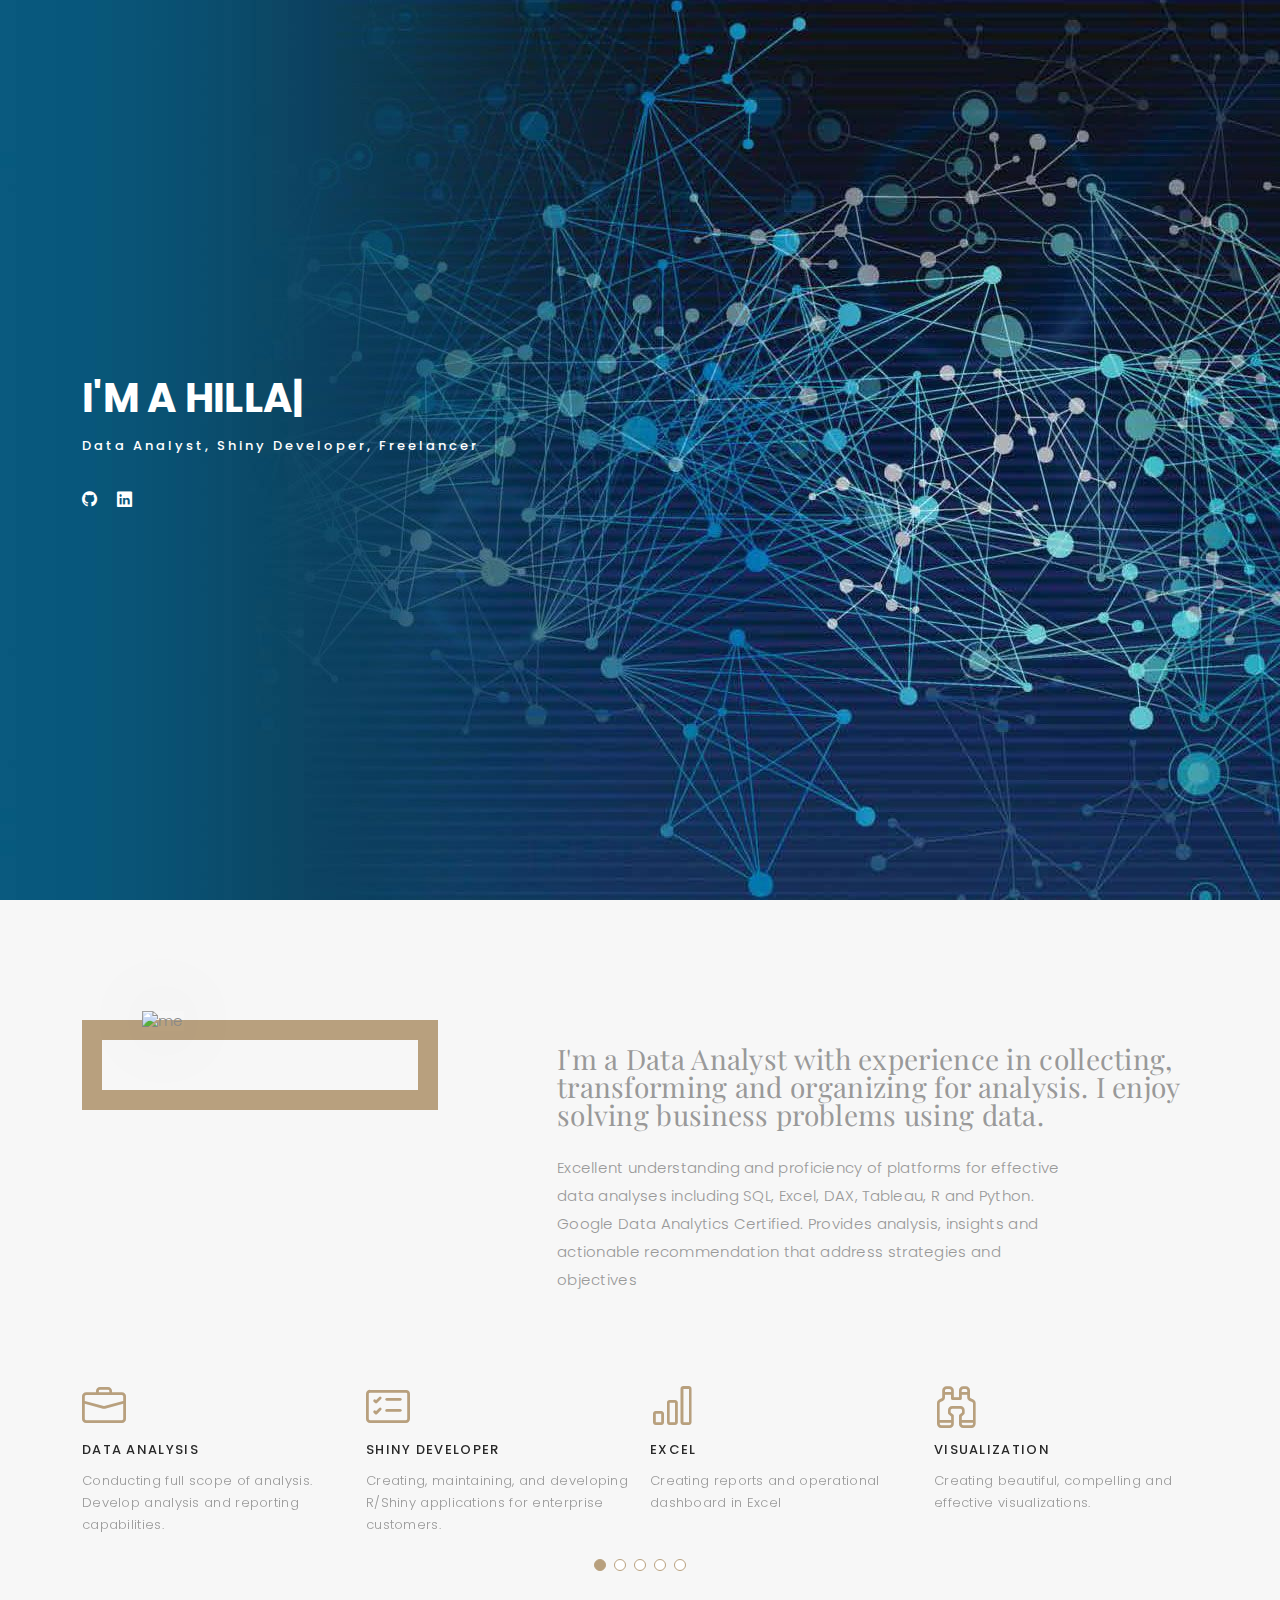
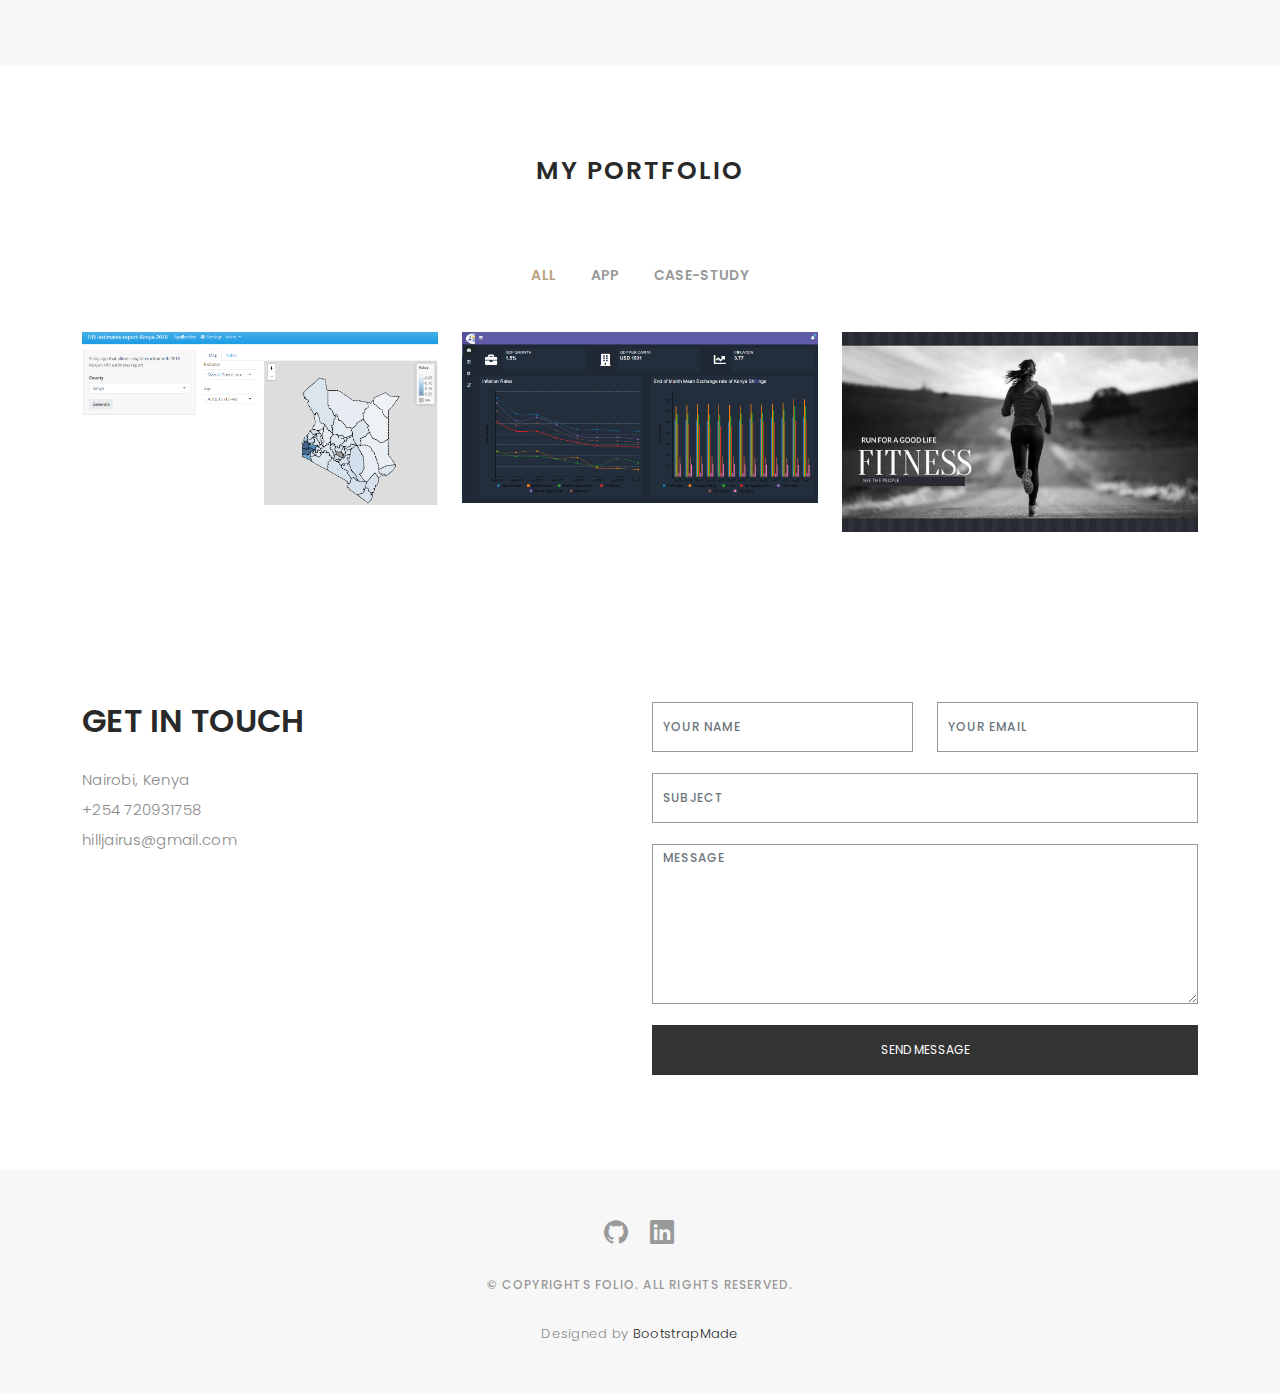
==== commit b54f9ab3: "Personalized" ====
--- a/index.html
+++ b/index.html
@@ -5,12 +5,12 @@
   <meta charset="utf-8">
   <meta content="width=device-width, initial-scale=1.0" name="viewport">
 
-  <title>Folio Bootstrap Template - Index</title>
+  <title>Hillary Jairus</title>
   <meta content="" name="description">
   <meta content="" name="keywords">
 
   <!-- Favicons -->
-  <link href="assets/img/favicon.png" rel="icon">
+  <link href="assets/img/favicon.ico" rel="icon">
   <link href="assets/img/apple-touch-icon.png" rel="apple-touch-icon">
 
   <!-- Google Fonts -->
@@ -40,17 +40,18 @@
   <header id="header" class="fixed-top ">
     <div class="container d-flex align-items-center justify-content-between">
 
-      <a href="index.html" class="logo"><img src="assets/img/logo.png" alt="" class="img-fluid"></a>
+      <!-- <a href="index.html" class="logo"><img src="assets/img/logo.png" alt="" class="img-fluid"></a> -->
       <!-- Uncomment below if you prefer to use an text logo -->
-      <!-- <h1 class="logo"><a href="index.html">Folio</a></h1> -->
+      <h1 class="logo"><a href="index.html">My Portfolio</a></h1>
 
       <nav id="navbar" class="navbar">
         <ul>
           <li><a class="nav-link scrollto active" href="#hero">Home</a></li>
           <li><a class="nav-link scrollto" href="#about">About</a></li>
           <li><a class="nav-link  scrollto" href="#portfolio">Portfolio</a></li>
-          <li><a class="nav-link  scrollto" href="#journal">Blog</a></li>
-          <li class="dropdown"><a href="#"><span>Drop Down</span> <i class="bi bi-chevron-down"></i></a>
+          <!-- <li><a class="nav-link  scrollto" href="#journal">Blog</a></li> -->
+          <!-- Dropdowns -->
+          <!-- <li class="dropdown"><a href="#"><span>Drop Down</span> <i class="bi bi-chevron-down"></i></a>
             <ul>
               <li><a href="#">Drop Down 1</a></li>
               <li class="dropdown"><a href="#"><span>Deep Drop Down</span> <i class="bi bi-chevron-right"></i></a>
@@ -66,7 +67,7 @@
               <li><a href="#">Drop Down 3</a></li>
               <li><a href="#">Drop Down 4</a></li>
             </ul>
-          </li>
+          </li> -->
           <li><a class="nav-link scrollto" href="#contact">Contact</a></li>
         </ul>
         <i class="bi bi-list mobile-nav-toggle"></i>
@@ -80,14 +81,14 @@
 
     <div class="container">
       <div class="hero-content">
-        <h1>I'm <span class="typed" data-typed-items="Alex Smith, Designer, Developer, Freelancer, Photographer"></span></h1>
-        <p>Designer, Developer, Freelancer, Photographer</p>
+        <h1>I'm A <span class="typed" data-typed-items="Hillary Jairus, Data Analyst, Shiny Developer, Freelancer"></span></h1>
+        <p>Data Analyst, Shiny Developer, Freelancer</p>
 
         <ul class="list-unstyled list-social">
-          <li><a href="#"><i class="bi bi-facebook"></i></a></li>
-          <li><a href="#"><i class="bi bi-twitter"></i></a></li>
-          <li><a href="#"><i class="bi bi-instagram"></i></a></li>
-          <li><a href="#"><i class="bi bi-linkedin"></i></a></li>
+          <!-- <li><a href="#"><i class="bi bi-facebook"></i></a></li>
+          <li><a href="#"><i class="bi bi-twitter"></i></a></li> -->
+          <li><a href="https://github.com/hilljairus"><i class="bi bi-github"></i></a></li>
+          <li><a href="https://www.linkedin.com/in/hillary-jairus-409862158/"><i class="bi bi-linkedin"></i></a></li>
         </ul>
       </div>
     </div>
@@ -103,7 +104,7 @@
           <div class="col-lg-4 ">
             <div class="div-img-bg">
               <div class="about-img">
-                <img src="assets/img/me.jpg" class="img-responsive" alt="me">
+                <img src="assets/img/me.JPG" class="img-responsive" alt="me">
               </div>
             </div>
           </div>
@@ -111,8 +112,12 @@
           <div class="col-lg-7">
             <div class="about-descr">
 
-              <p class="p-heading">im a ux /ui designer austin based who loves clean, simple & unique design. i also enjoy crafting brand identities, icons, & ilustration work. </p>
-              <p class="separator">To an English person, it will seem like simplified English, as a skeptical Cambridge friend of mine told me what Occidental is. The European languages are members of the same family.English person.</p>
+              <p class="p-heading">I'm a Data Analyst with experience in collecting, transforming and organizing for analysis.  
+                I enjoy solving business problems using data. 
+              </p>
+              <p class="separator"> Excellent understanding and proficiency of platforms for effective data analyses including SQL, Excel, DAX, Tableau, R and Python. 
+                Google Data Analytics Certified. Provides analysis, insights and actionable recommendation that address strategies and objectives
+              </p>
 
             </div>
 
@@ -131,50 +136,52 @@
             <div class="swiper-slide">
               <div class="services-block">
                 <i class="bi bi-briefcase"></i>
-                <span>UI/UX DESIGN</span>
-                <p class="separator">To an English person, it will seem like simplified English,told me what </p>
+                <span>Data Analysis</span>
+                <p class="separator">Conducting full scope of analysis. 
+                  Develop analysis and reporting capabilities.</p>
               </div>
             </div><!-- End testimonial item -->
 
             <div class="swiper-slide">
               <div class="services-block">
                 <i class="bi bi-card-checklist"></i>
-                <span>BRAND IDENTITY</span>
-                <p class="separator">To an English person, it will seem like simplified English,told me what </p>
+                <span>Shiny Developer</span>
+                <p class="separator">Creating, maintaining, and developing R/Shiny applications for enterprise customers. </p>
               </div>
             </div><!-- End testimonial item -->
 
             <div class="swiper-slide">
               <div class="services-block">
                 <i class="bi bi-bar-chart"></i>
-                <span>WEB DESIGN</span>
-                <p class="separator">To an English person, it will seem like simplified English,told me what </p>
+                <span>Excel</span>
+                <p class="separator">Creating reports and operational dashboard in Excel </p>
               </div>
             </div><!-- End testimonial item -->
 
             <div class="swiper-slide">
               <div class="services-block">
                 <i class="bi bi-binoculars"></i>
-                <span>MOBILE APPS</span>
-                <p class="separator">To an English person, it will seem like simplified English,told me what </p>
+                <span> Visualization</span>
+                <p class="separator">Creating beautiful, compelling and effective visualizations. </p>
               </div>
             </div><!-- End testimonial item -->
 
             <div class="swiper-slide">
               <div class="services-block">
                 <i class="bi bi-brightness-high"></i>
-                <span>Analytics</span>
-                <p class="separator">To an English person, it will seem like simplified English,told me what </p>
+                <span>Statistics</span>
+                <p class="separator">Apply statistical methods and models to solve business problems.</p>
               </div>
             </div><!-- End testimonial item -->
 
-            <div class="swiper-slide">
+            <!-- <div class="swiper-slide">
               <div class="services-block">
                 <i class="bi bi-calendar4-week"></i>
                 <span>PHOTOGRAPHY</span>
                 <p class="separator">To an English person, it will seem like simplified English,told me what </p>
               </div>
-            </div><!-- End testimonial item -->
+            </div> End testimonial item 
+             -->
 
           </div>
           <div class="swiper-pagination"></div>
@@ -200,8 +207,8 @@
             <ul id="portfolio-flters">
               <li data-filter="*" class="filter-active">All</li>
               <li data-filter=".filter-app">App</li>
-              <li data-filter=".filter-card">Card</li>
-              <li data-filter=".filter-web">Web</li>
+              <li data-filter=".filter-card">Case-study</li>
+              <!-- <li data-filter=".filter-web">Web</li> -->
             </ul>
           </div>
         </div>
@@ -209,16 +216,16 @@
         <div class="row portfolio-container">
 
           <div class="col-lg-4 col-md-6 portfolio-item filter-app">
-            <img src="assets/img/portfolio/portfolio-1.jpg" class="img-fluid" alt="">
-            <div class="portfolio-info">
-              <h4>App 1</h4>
-              <p>App</p>
-              <a href="assets/img/portfolio/portfolio-1.jpg" data-gallery="portfolioGallery" class="portfolio-lightbox preview-link" title="App 1"><i class="bx bx-plus"></i></a>
-              <a href="portfolio-details.html" class="details-link" title="More Details"><i class="bx bx-link"></i></a>
-            </div>
-          </div>
-
-          <div class="col-lg-4 col-md-6 portfolio-item filter-web">
+            <img src="assets/img/portfolio/hiv-estimate.PNG" class="img-fluid" alt="">
+            <div class="portfolio-info">
+              <h4>HIV Estimates</h4>
+              <p>2018 Kenyan HIV Estimates</p>
+              <a href="assets/img/portfolio/hiv-estimate.PNG" data-gallery="portfolioGallery" class="portfolio-lightbox preview-link" title="App"><i class="bx bx-plus"></i></a>
+              <a href="https://osdashboard.shinyapps.io/HIV-estimates-report-Kenya-2018/" class="details-link" title="More Details"><i class="bx bx-link"></i></a>
+            </div>
+          </div>
+
+          <!-- <div class="col-lg-4 col-md-6 portfolio-item filter-web">
             <img src="assets/img/portfolio/portfolio-2.jpg" class="img-fluid" alt="">
             <div class="portfolio-info">
               <h4>Web 3</h4>
@@ -226,39 +233,39 @@
               <a href="assets/img/portfolio/portfolio-2.jpg" data-gallery="portfolioGallery" class="portfolio-lightbox preview-link" title="Web 3"><i class="bx bx-plus"></i></a>
               <a href="portfolio-details.html" class="details-link" title="More Details"><i class="bx bx-link"></i></a>
             </div>
-          </div>
+          </div> -->
 
           <div class="col-lg-4 col-md-6 portfolio-item filter-app">
-            <img src="assets/img/portfolio/portfolio-3.jpg" class="img-fluid" alt="">
-            <div class="portfolio-info">
-              <h4>App 2</h4>
-              <p>App</p>
-              <a href="assets/img/portfolio/portfolio-3.jpg" data-gallery="portfolioGallery" class="portfolio-lightbox preview-link" title="App 2"><i class="bx bx-plus"></i></a>
+            <img src="assets/img/portfolio/econ.PNG" class="img-fluid" alt="">
+            <div class="portfolio-info">
+              <h4>Economic Indicator</h4>
+              <p>Economic Indicators</p>
+              <a href="assets/img/portfolio/econ.PNG" data-gallery="portfolioGallery" class="portfolio-lightbox preview-link" title="App"><i class="bx bx-plus"></i></a>
+              <a href="https://osdashboard.shinyapps.io/Dashboard/?_ga=2.179809709.840657740.1624866107-75115786.1609056332" class="details-link" title="More Details"><i class="bx bx-link"></i></a>
+            </div>
+          </div>
+
+          <div class="col-lg-4 col-md-6 portfolio-item filter-card">
+            <img src="assets/img/portfolio/fit.jpg" class="img-fluid" alt="">
+            <div class="portfolio-info">
+              <h4>Case-study</h4>
+              <p>Bellabeat Case-study</p>
+              <a href="assets/img/portfolio/fit.jpg" data-gallery="portfolioGallery" class="portfolio-lightbox preview-link" title="Case Study"><i class="bx bx-plus"></i></a>
               <a href="portfolio-details.html" class="details-link" title="More Details"><i class="bx bx-link"></i></a>
             </div>
           </div>
 
-          <div class="col-lg-4 col-md-6 portfolio-item filter-card">
-            <img src="assets/img/portfolio/portfolio-4.jpg" class="img-fluid" alt="">
-            <div class="portfolio-info">
-              <h4>Card 2</h4>
-              <p>Card</p>
-              <a href="assets/img/portfolio/portfolio-4.jpg" data-gallery="portfolioGallery" class="portfolio-lightbox preview-link" title="Card 2"><i class="bx bx-plus"></i></a>
-              <a href="portfolio-details.html" class="details-link" title="More Details"><i class="bx bx-link"></i></a>
-            </div>
-          </div>
-
-          <div class="col-lg-4 col-md-6 portfolio-item filter-web">
+          <!-- <div class="col-lg-4 col-md-6 portfolio-item filter-web">
             <img src="assets/img/portfolio/portfolio-5.jpg" class="img-fluid" alt="">
             <div class="portfolio-info">
-              <h4>Web 2</h4>
-              <p>Web</p>
+              <h4>Case-study</h4>
+              <p>Case-study</p>
               <a href="assets/img/portfolio/portfolio-5.jpg" data-gallery="portfolioGallery" class="portfolio-lightbox preview-link" title="Web 2"><i class="bx bx-plus"></i></a>
               <a href="portfolio-details.html" class="details-link" title="More Details"><i class="bx bx-link"></i></a>
             </div>
-          </div>
-
-          <div class="col-lg-4 col-md-6 portfolio-item filter-app">
+          </div> -->
+
+          <!-- <div class="col-lg-4 col-md-6 portfolio-item filter-app">
             <img src="assets/img/portfolio/portfolio-6.jpg" class="img-fluid" alt="">
             <div class="portfolio-info">
               <h4>App 3</h4>
@@ -266,7 +273,7 @@
               <a href="assets/img/portfolio/portfolio-6.jpg" data-gallery="portfolioGallery" class="portfolio-lightbox preview-link" title="App 3"><i class="bx bx-plus"></i></a>
               <a href="portfolio-details.html" class="details-link" title="More Details"><i class="bx bx-link"></i></a>
             </div>
-          </div>
+          </div> -->
 
         </div>
 
@@ -275,7 +282,7 @@
     </div><!-- End Portfolio Section -->
 
     <!-- ======= Journal Section ======= -->
-    <div id="journal" class="text-left paddsection">
+    <!-- <div id="journal" class="text-left paddsection">
 
       <div class="container">
         <div class="section-title text-center">
@@ -339,7 +346,8 @@
         </div>
       </div>
 
-    </div><!-- End Journal Section -->
+    </div> -->
+    <!-- End Journal Section -->
 
     <!-- ======= Contact Section ======= -->
     <div id="contact" class="paddsection">
@@ -353,10 +361,10 @@
                 <h2 class="mb-30">GET IN TOUCH</h2>
 
                 <ul class="contact-details">
-                  <li><span>23 Main, Street</span></li>
-                  <li><span>New York, United States</span></li>
-                  <li><span>+88 01912704287</span></li>
-                  <li><span>example@example.com</span></li>
+                  <!-- <li><span>23 Main, Street</span></li> -->
+                  <li><span>Nairobi, Kenya</span></li>
+                  <li><span>+254 720931758</span></li>
+                  <li><span>hilljairus@gmail.com</span></li>
                 </ul>
 
               </div>
@@ -416,10 +424,10 @@
       <div class="socials-media text-center">
 
         <ul class="list-unstyled">
-          <li><a href="#"><i class="bi bi-facebook"></i></a></li>
-          <li><a href="#"><i class="bi bi-twitter"></i></a></li>
-          <li><a href="#"><i class="bi bi-instagram"></i></a></li>
-          <li><a href="#"><i class="bi bi-linkedin"></i></a></li>
+          <!-- <li><a href="#"><i class="bi bi-facebook"></i></a></li>
+          <li><a href="#"><i class="bi bi-twitter"></i></a></li> -->
+          <li><a href="https:/www.github.com/hilljairus"><i class="bi bi-github"></i></a></li>
+          <li><a href="https://www.linkedin.com/in/hillary-jairus-409862158/"><i class="bi bi-linkedin"></i></a></li>
         </ul>
 
       </div>
--- a/assets/css/style.css
+++ b/assets/css/style.css
@@ -426,7 +426,7 @@
 # Hero
 --------------------------------------------------------------*/
 #hero {
-  background: url("../img/home-bg.jpg") repeat scroll center center/cover;
+  background: url("../img/1614776.jpg") repeat scroll center center/cover;
   height: 100vh;
   width: 100%;
 }
@@ -545,7 +545,7 @@
 #about .div-img-bg .about-img img {
   width: 100%;
   box-shadow: 0px 0px 85px 0px rgba(0, 0, 0, 0.14);
-  margin-top: -60px;
+  margin-top: -60px; 
   margin-left: 40px;
   height: 400px;
   -o-object-fit: cover;
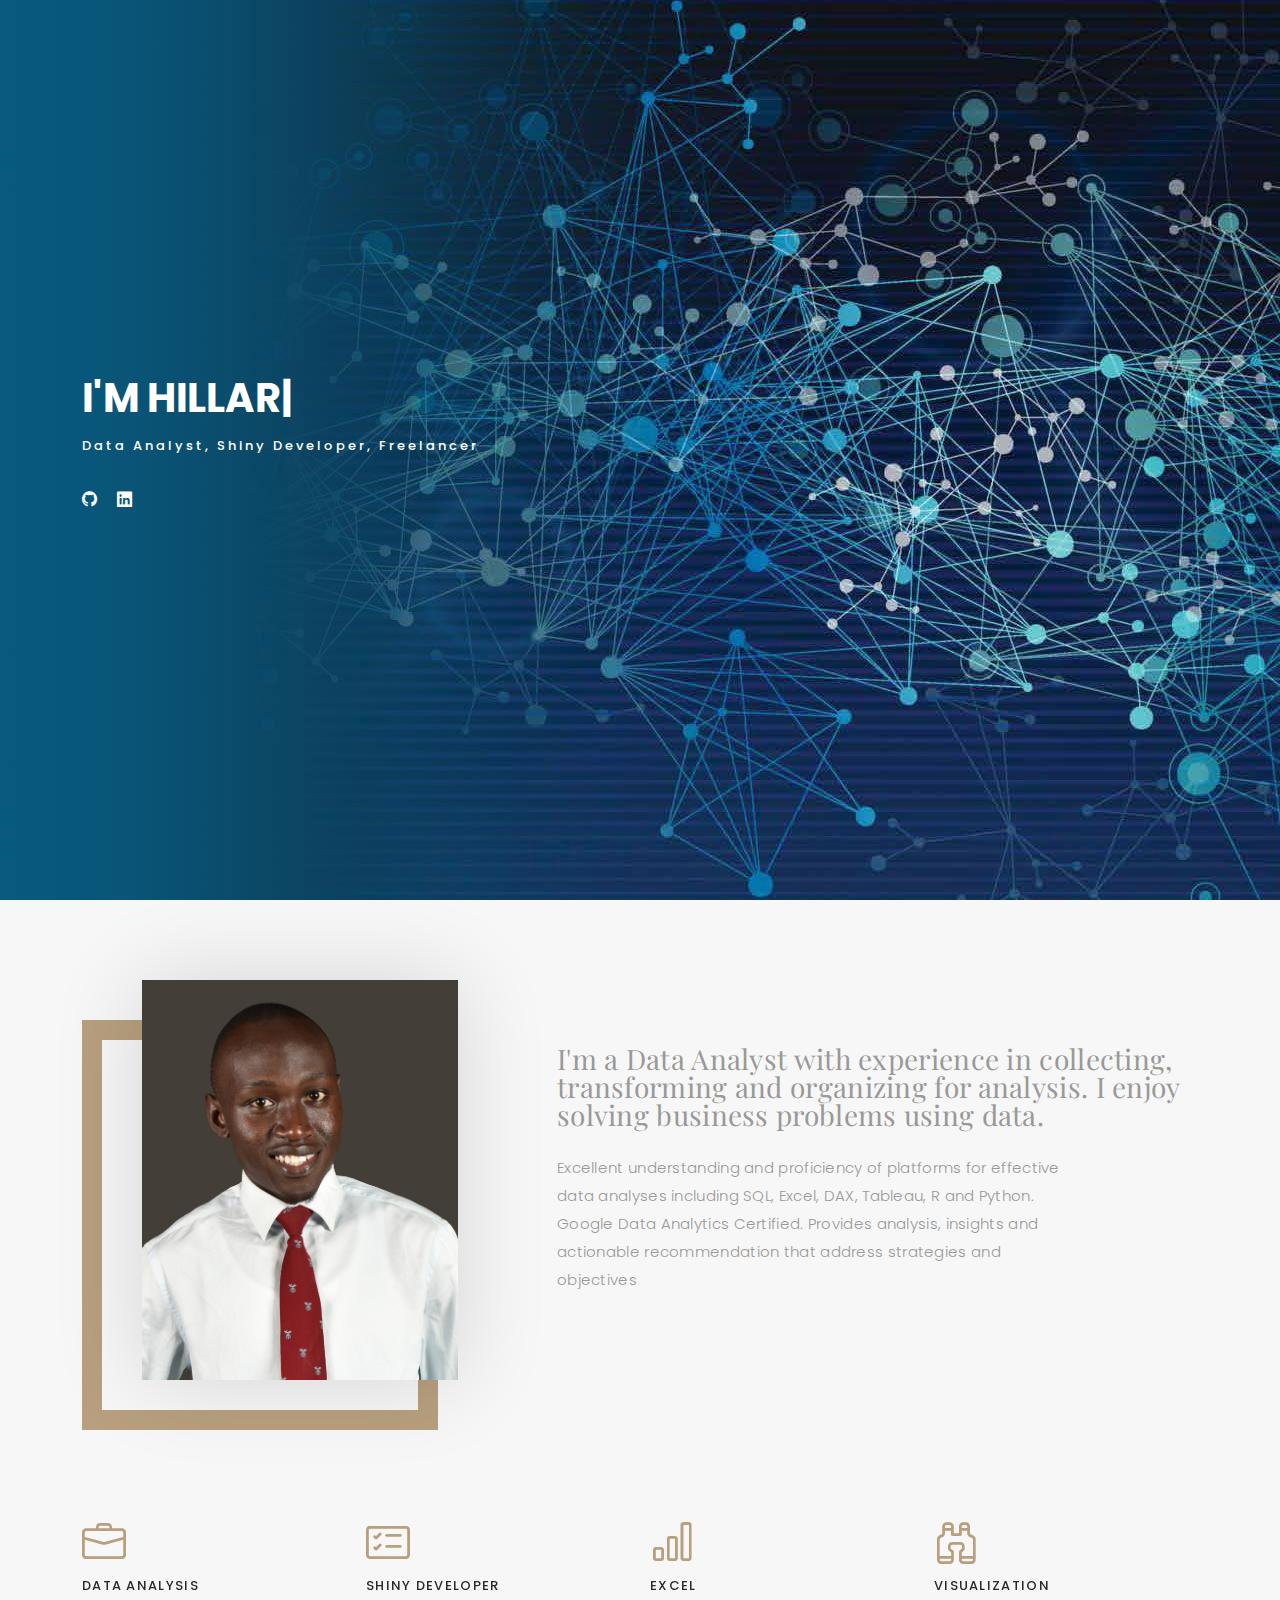
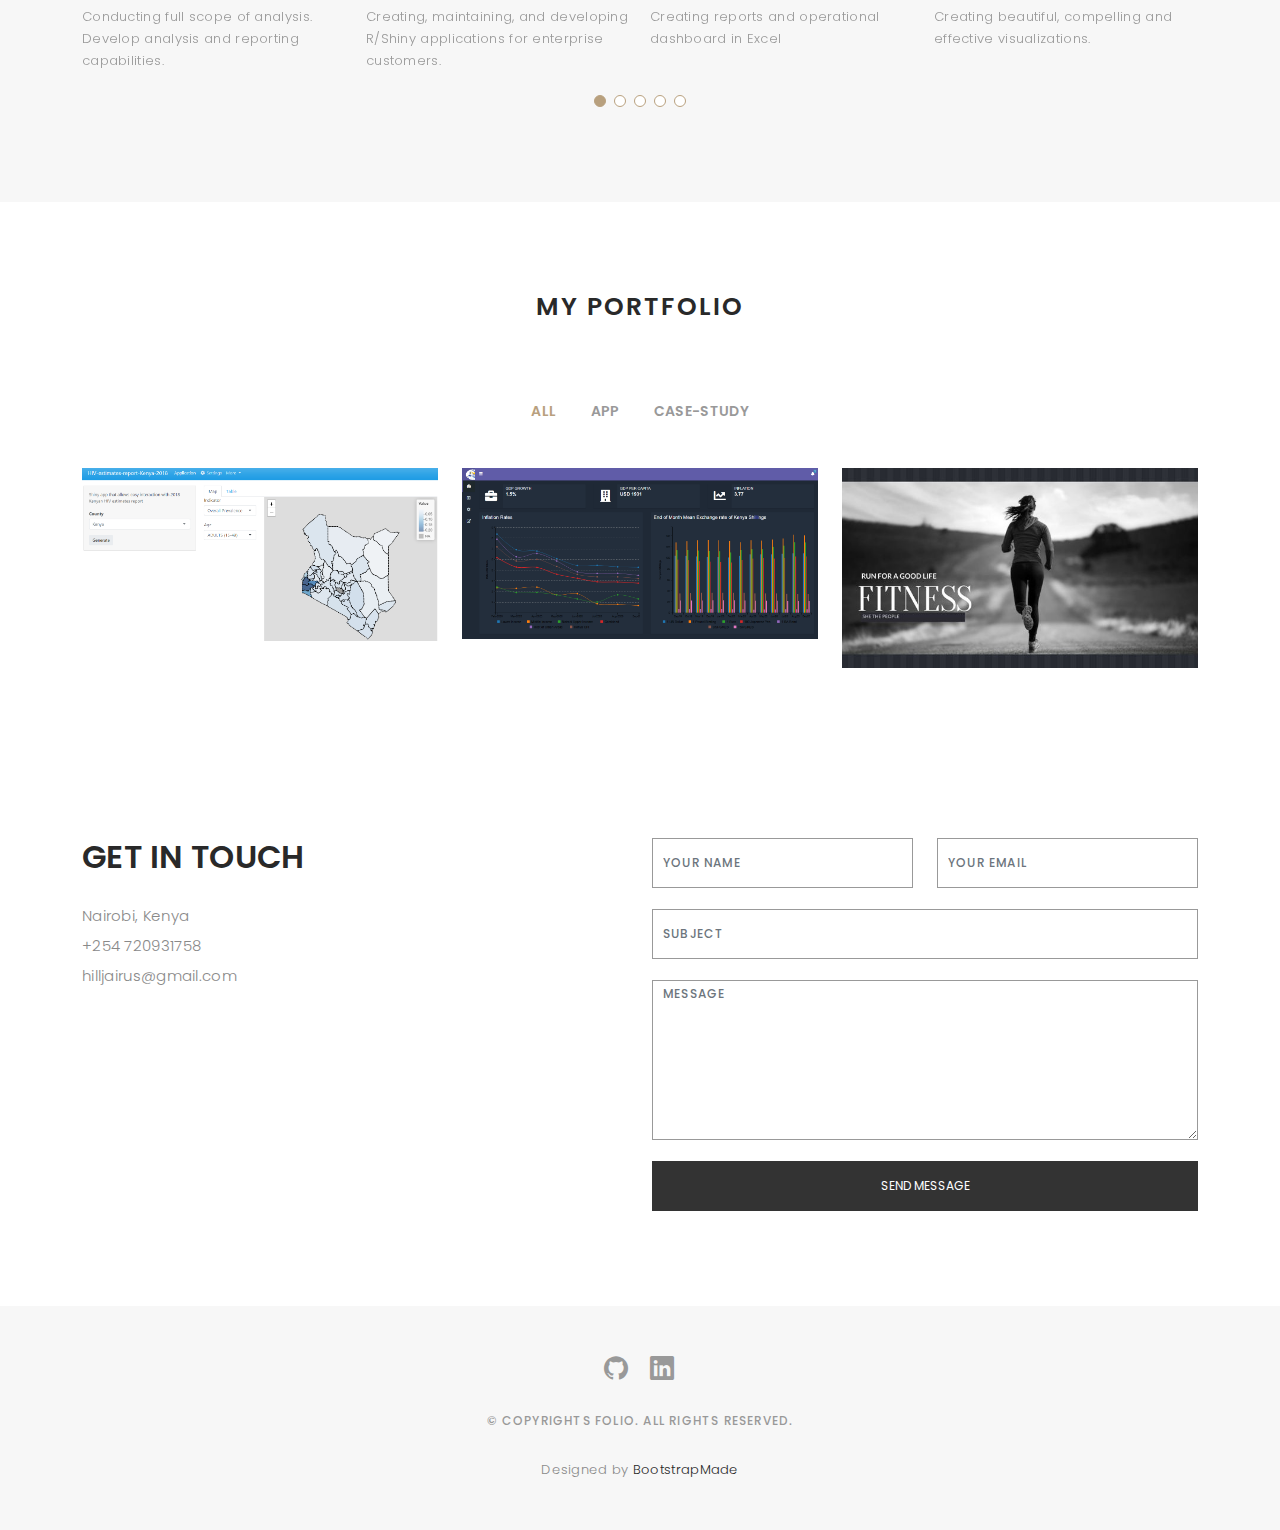
==== commit ac993039: "." ====
--- a/index.html
+++ b/index.html
@@ -81,7 +81,7 @@
 
     <div class="container">
       <div class="hero-content">
-        <h1>I'm A <span class="typed" data-typed-items="Hillary Jairus, Data Analyst, Shiny Developer, Freelancer"></span></h1>
+        <h1>I'm <span class="typed" data-typed-items="Hillary Jairus,A Data Analyst,A Shiny Developer,A Freelancer"></span></h1>
         <p>Data Analyst, Shiny Developer, Freelancer</p>
 
         <ul class="list-unstyled list-social">
@@ -104,7 +104,7 @@
           <div class="col-lg-4 ">
             <div class="div-img-bg">
               <div class="about-img">
-                <img src="assets/img/me.JPG" class="img-responsive" alt="me">
+                <img src="assets/img/me.jpg" class="img-responsive" alt="me">
               </div>
             </div>
           </div>
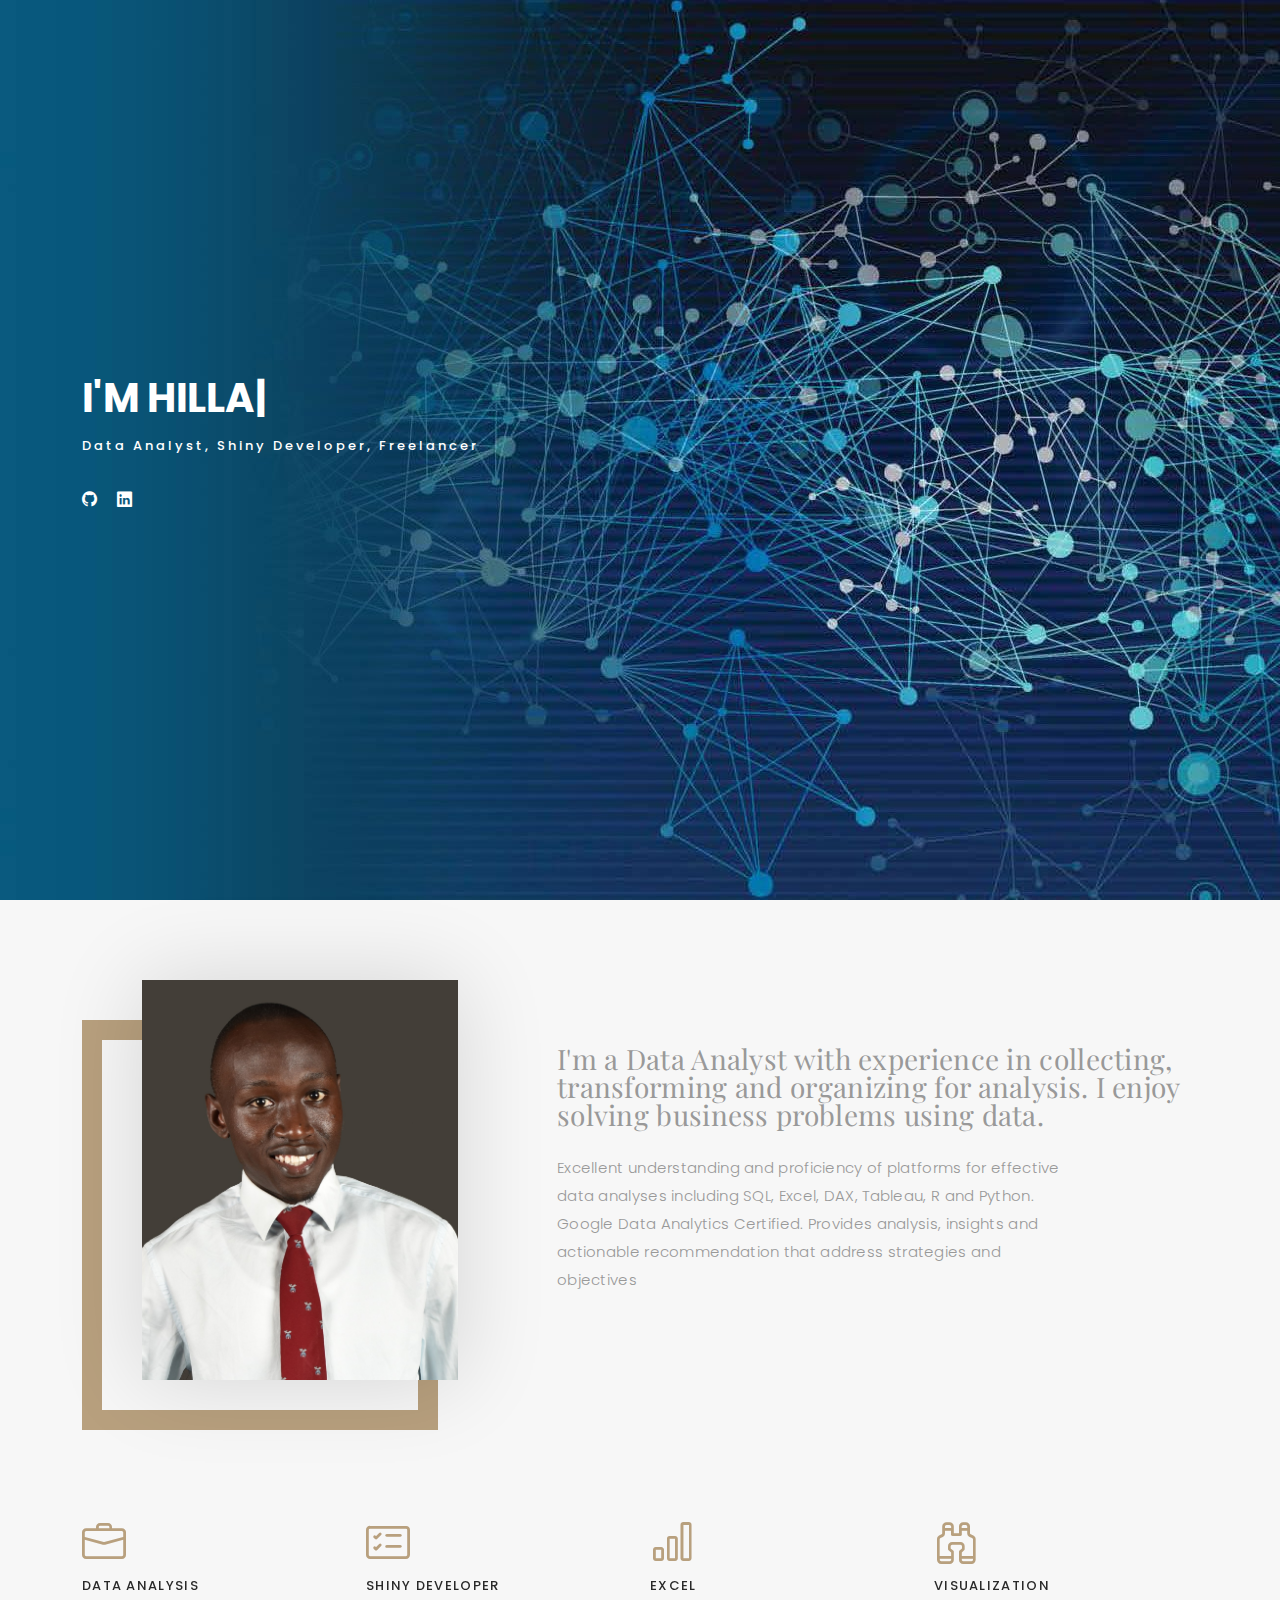
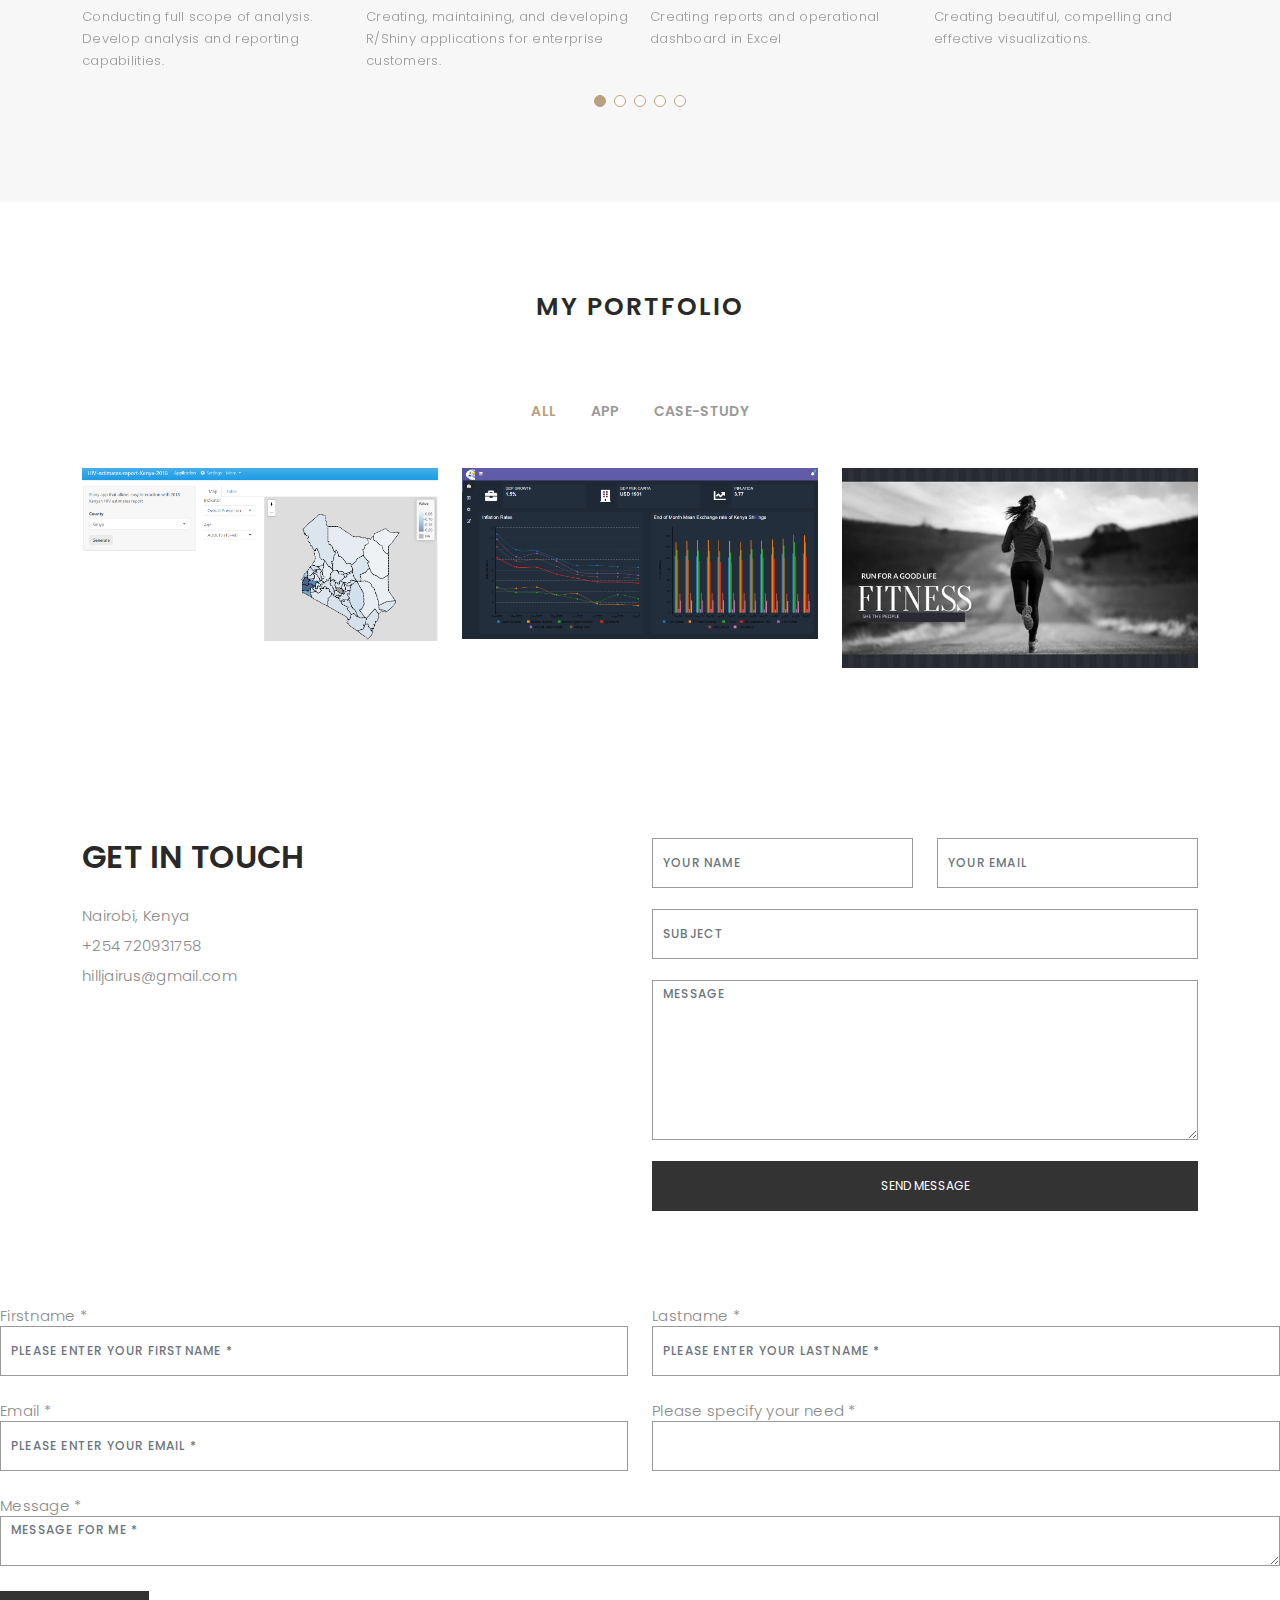
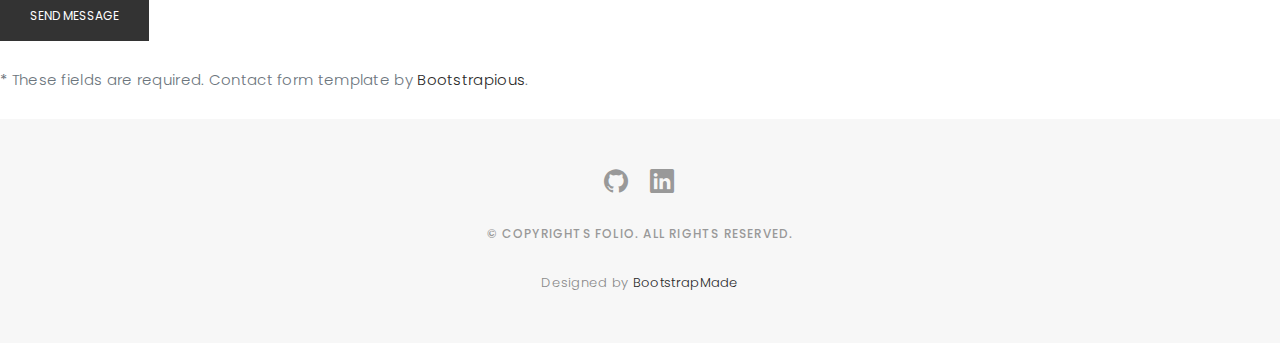
==== commit 3a1010ff: "Update index.html" ====
--- a/index.html
+++ b/index.html
@@ -415,6 +415,72 @@
         </div>
       </div>
     </div><!-- End Contact Section -->
+    <form id="contact-form" method="post" action="contact.php" role="form">
+
+      <div class="messages"></div>
+  
+      <div class="controls">
+  
+          <div class="row">
+              <div class="col-md-6">
+                  <div class="form-group">
+                      <label for="form_name">Firstname *</label>
+                      <input id="form_name" type="text" name="name" class="form-control" placeholder="Please enter your firstname *" required="required" data-error="Firstname is required.">
+                      <div class="help-block with-errors"></div>
+                  </div>
+              </div>
+              <div class="col-md-6">
+                  <div class="form-group">
+                      <label for="form_lastname">Lastname *</label>
+                      <input id="form_lastname" type="text" name="surname" class="form-control" placeholder="Please enter your lastname *" required="required" data-error="Lastname is required.">
+                      <div class="help-block with-errors"></div>
+                  </div>
+              </div>
+          </div>
+          <div class="row">
+              <div class="col-md-6">
+                  <div class="form-group">
+                      <label for="form_email">Email *</label>
+                      <input id="form_email" type="email" name="email" class="form-control" placeholder="Please enter your email *" required="required" data-error="Valid email is required.">
+                      <div class="help-block with-errors"></div>
+                  </div>
+              </div>
+              <div class="col-md-6">
+                  <div class="form-group">
+                      <label for="form_need">Please specify your need *</label>
+                      <select id="form_need" name="need" class="form-control" required="required" data-error="Please specify your need.">
+                          <option value=""></option>
+                          <option value="Request quotation">Request quotation</option>
+                          <option value="Request order status">Request order status</option>
+                          <option value="Request copy of an invoice">Request copy of an invoice</option>
+                          <option value="Other">Other</option>
+                      </select>
+                      <div class="help-block with-errors"></div>
+                  </div>
+              </div>
+          </div>
+          <div class="row">
+              <div class="col-md-12">
+                  <div class="form-group">
+                      <label for="form_message">Message *</label>
+                      <textarea id="form_message" name="message" class="form-control" placeholder="Message for me *" rows="4" required="required" data-error="Please, leave us a message."></textarea>
+                      <div class="help-block with-errors"></div>
+                  </div>
+              </div>
+              <div class="col-md-12">
+                  <input type="submit" class="btn btn-success btn-send" value="Send message">
+              </div>
+          </div>
+          <div class="row">
+              <div class="col-md-12">
+                  <p class="text-muted">
+                      <strong>*</strong> These fields are required. Contact form template by
+                      <a href="https://bootstrapious.com/p/how-to-build-a-working-bootstrap-contact-form" target="_blank">Bootstrapious</a>.</p>
+              </div>
+          </div>
+      </div>
+  
+  </form>
 
   </main><!-- End #main -->
 
